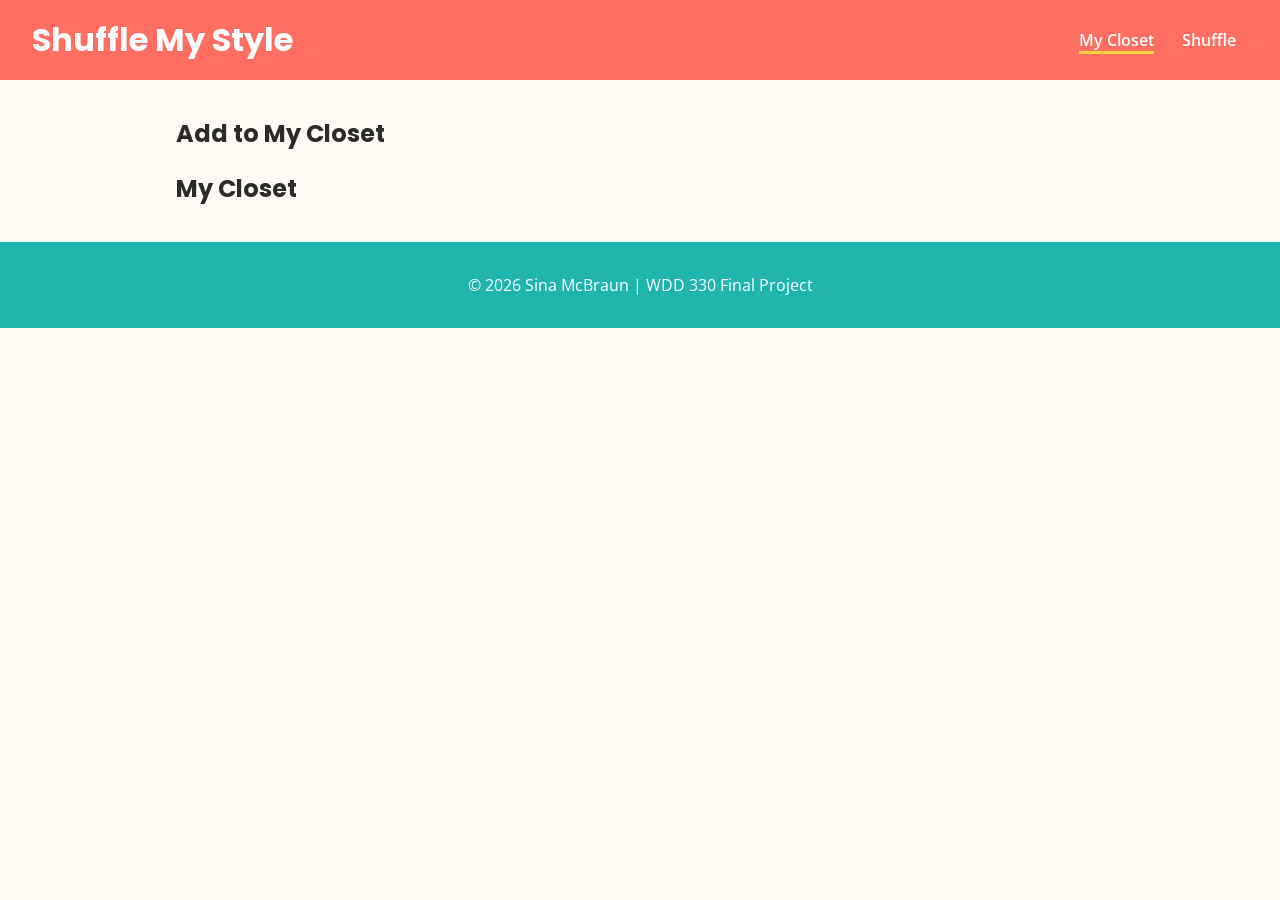
==== index.html @ 3d1cf899 "first commit" ====
<!DOCTYPE html>
<html lang="en">
<head>
  <!--
    PLAIN ENGLISH: Settings the browser reads before showing the page.
    LOGIC: charset = letters display right. viewport = fits phone screens.
    WHY WE NEED IT: Without viewport, the page looks tiny on a phone.
    LEARNING GAP: Nothing in <head> shows on the page. It's behind-the-scenes setup.
  -->
  <meta charset="UTF-8">
  <meta name="viewport" content="width=device-width, initial-scale=1.0">
  <meta name="description" content="Shuffle My Style mixes clothes you already own into new outfits.">
  <title>Shuffle My Style | My Closet</title>

  <!--
    PLAIN ENGLISH: Load the fonts from the proposal (Poppins and Open Sans).
    LOGIC: Google Fonts sends the font files to the browser.
    WHY WE NEED IT: Matches the fun, bright look planned in the proposal.
    LEARNING GAP: The font won't show unless the CSS also names it (font-family).
  -->
  <link rel="preconnect" href="https://fonts.googleapis.com">
  <link rel="preconnect" href="https://fonts.gstatic.com" crossorigin>
  <link href="https://fonts.googleapis.com/css2?family=Open+Sans:wght@400;600&family=Poppins:wght@600;700&display=swap" rel="stylesheet">

  <!--
    PLAIN ENGLISH: Connect our own stylesheet.
    LOGIC: The browser reads css/style.css for colors and layout.
    WHY WE NEED IT: Keeps the look separate from the content.
    LEARNING GAP: The path is relative. "css/style.css" means "the css folder next to this file."
  -->
  <link rel="stylesheet" href="css/style.css">
</head>
<body>

  <!--
    PLAIN ENGLISH: The top of every page: app name and menu.
    LOGIC: <nav> holds links to the two screens from the wireframe.
    WHY WE NEED IT: Lets the user move between My Closet and Shuffle.
    LEARNING GAP: shuffle.html gets built in Week 6. The link is ready ahead of time.
  -->
  <header>
    <h1>Shuffle My Style</h1>
    <nav>
      <a href="index.html" aria-current="page">My Closet</a>
      <a href="shuffle.html">Shuffle</a>
    </nav>
  </header>

  <main>
    <!--
      PLAIN ENGLISH: Where the add-item form goes (bin + color).
      LOGIC: Empty for now. Filled in by the "Build item-card form" card.
      WHY WE NEED IT: Sets up the page layout from the wireframe.
      LEARNING GAP: id="add-item" gives JavaScript a name to find this spot.
    -->
    <section id="add-item">
      <h2>Add to My Closet</h2>
    </section>

    <!--
      PLAIN ENGLISH: Where the clothes show up, grouped into 6 bins.
      LOGIC: JavaScript will fill this area from saved data.
      WHY WE NEED IT: This is the "Show closet by bin" card.
      LEARNING GAP: The HTML stays empty. JavaScript builds the items, like the product list in SleepOutside.
    -->
    <section id="closet">
      <h2>My Closet</h2>
      <div id="closet-bins"></div>
    </section>
  </main>

  <footer>
    <p>&copy; 2026 Sina McBraun | WDD 330 Final Project</p>
  </footer>

  <!--
    PLAIN ENGLISH: Start the JavaScript.
    LOGIC: type="module" lets main.js import from closet.mjs and storage.mjs.
    WHY WE NEED IT: Without type="module", import/export gives an error.
    LEARNING GAP: Modules only work through a server (Five Server or GitHub Pages), not by double-clicking the file.
  -->
  <script type="module" src="js/main.js"></script>
</body>
</html>
---- css/style.css ----
/*
  PLAIN ENGLISH: The app's color and font "palette," saved in one place.
  LOGIC: CSS variables (--name) store a value once and reuse it everywhere.
  WHY WE NEED IT: To change coral to another color, you edit ONE line, not 20.
  LEARNING GAP: Variables go inside :root so the whole page can use them.
         You use them with var(--coral).
*/
:root {
    --coral: #ff6f61;
    --turquoise: #1fb5ad;
    --sunny: #ffd23f;
    --dark: #2b2b2b;
    --light: #fffaf3;
    --heading-font: "Poppins", Arial, sans-serif;
    --body-font: "Open Sans", Arial, sans-serif;
}

/*
  PLAIN ENGLISH: Basic settings for the whole page.
  LOGIC: box-sizing makes width include padding, so boxes don't overflow.
  WHY WE NEED IT: Keeps the layout from breaking on small phone screens.
  LEARNING GAP: The * means "every element."
*/
* {
    box-sizing: border-box;
}

body {
    margin: 0;
    font-family: var(--body-font);
    background-color: var(--light);
    color: var(--dark);
}

/*
  PLAIN ENGLISH: Headings use Poppins (fun and bold), per the proposal.
  LOGIC: One rule covers h1 and h2.
  WHY WE NEED IT: A consistent look across both screens.
  LEARNING GAP: Arial is the backup if Google Fonts doesn't load.
*/
h1,
h2 {
    font-family: var(--heading-font);
}

/*
  PLAIN ENGLISH: The coral header bar with the app name and menu.
  LOGIC: Flexbox stacks the items on phones (mobile first).
  WHY WE NEED IT: Matches the phone wireframe.
  LEARNING GAP: Mobile first = style for phones first, then add desktop rules below.
*/
header {
    background-color: var(--coral);
    color: white;
    padding: 1rem;
    text-align: center;
}

header h1 {
    margin: 0 0 0.5rem;
}

nav a {
    color: white;
    font-weight: 600;
    text-decoration: none;
    margin: 0 0.75rem;
}

nav a[aria-current="page"] {
    border-bottom: 3px solid var(--sunny);
}

main {
    max-width: 960px;
    margin: 0 auto;
    padding: 1rem;
}

footer {
    background-color: var(--turquoise);
    color: white;
    text-align: center;
    padding: 1rem;
}

/*
  PLAIN ENGLISH: On bigger screens (desktop), put the menu beside the title.
  LOGIC: A media query only runs when the screen is 700px wide or more.
  WHY WE NEED IT: Matches the desktop wireframe.
  LEARNING GAP: min-width = "this wide OR WIDER." That's the mobile-first pattern.
*/
@media (min-width: 700px) {
    header {
        display: flex;
        justify-content: space-between;
        align-items: center;
        padding: 1rem 2rem;
    }

    header h1 {
        margin: 0;
    }
}
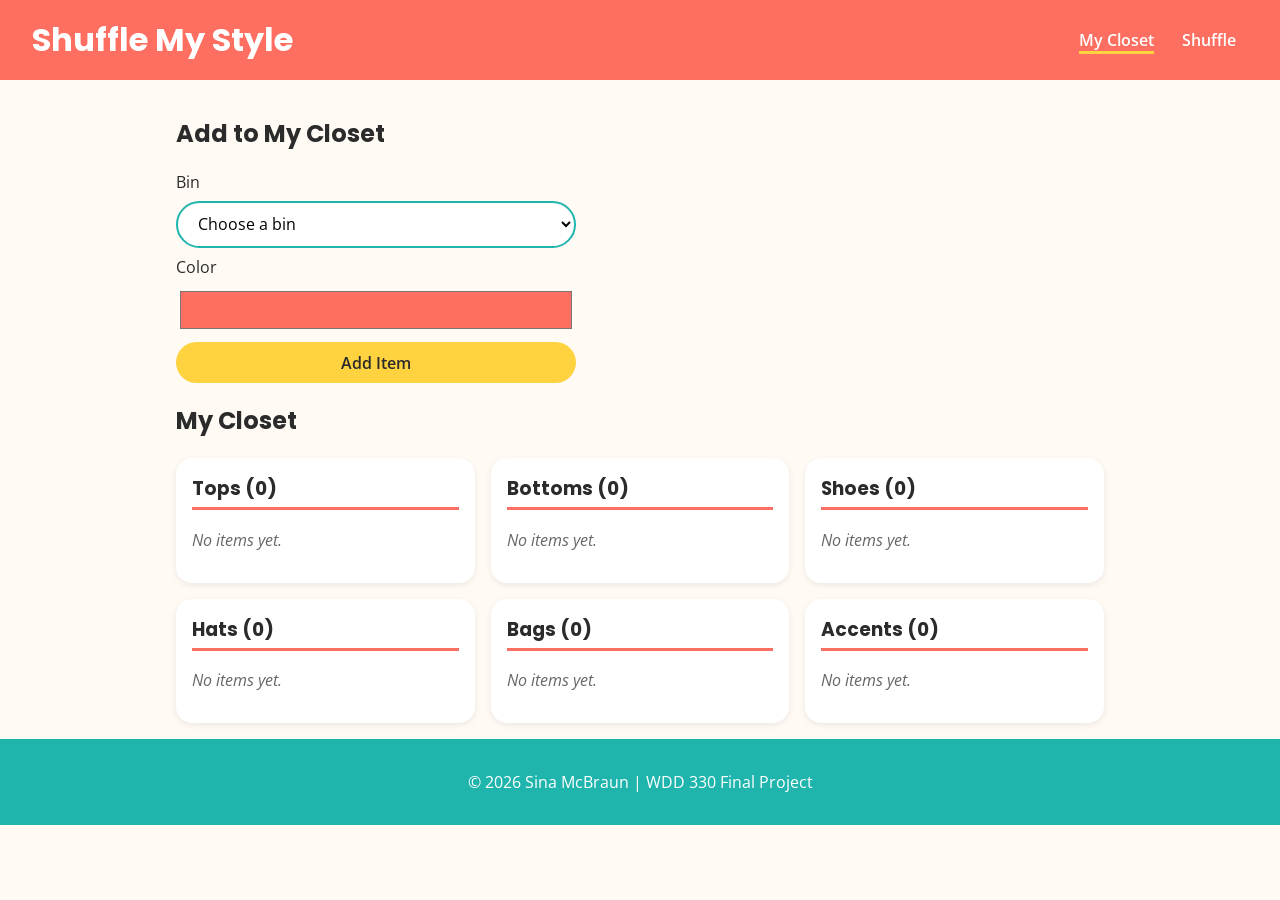
==== commit 6f40fcf2: "Add closet form, 6 bins, closet display by bin, delete, and localStorage save" ====
--- a/index.html
+++ b/index.html
@@ -53,10 +53,29 @@
       WHY WE NEED IT: Sets up the page layout from the wireframe.
       LEARNING GAP: id="add-item" gives JavaScript a name to find this spot.
     -->
-    <section id="add-item">
+        <section id="add-item">
       <h2>Add to My Closet</h2>
+      <!--
+        PLAIN ENGLISH: The quick form: pick a bin, pick a color, click Add.
+        LOGIC: The dropdown options are filled in by JavaScript (fillBinOptions).
+        WHY WE NEED IT: Card "Build item-card form (bin + color)."
+        LEARNING GAP: Each label's "for" must match its input's "id." That lets
+               screen readers announce the right label.
+      -->
+      <form id="item-form">
+        <label for="item-bin">Bin</label>
+        <select id="item-bin" name="itemBin" required>
+          <option value="">Choose a bin</option>
+        </select>
+
+        <label for="item-color">Color</label>
+        <input type="color" id="item-color" name="itemColor" value="#ff6f61">
+
+        <button type="submit">Add Item</button>
+      </form>
     </section>
 
+    
     <!--
       PLAIN ENGLISH: Where the clothes show up, grouped into 6 bins.
       LOGIC: JavaScript will fill this area from saved data.
--- a/css/style.css
+++ b/css/style.css
@@ -101,4 +101,114 @@
     header h1 {
         margin: 0;
     }
+}
+
+/*
+  PLAIN ENGLISH: Style the add-item form.
+  LOGIC: Grid stacks the label, input, and button with even spacing.
+  WHY WE NEED IT: Soft, rounded, bright buttons, per the proposal.
+  LEARNING GAP: "font: inherit" makes form fields use the page font. By
+         default, they don't.
+*/
+#item-form {
+    display: grid;
+    gap: 0.5rem;
+    max-width: 400px;
+}
+
+#item-form select,
+#item-form button {
+    font: inherit;
+    padding: 0.6rem 1rem;
+    border-radius: 999px;
+}
+
+#item-form select {
+    border: 2px solid var(--turquoise);
+    background-color: white;
+}
+
+#item-form input[type="color"] {
+    width: 100%;
+    height: 3rem;
+    border: none;
+    background: none;
+    cursor: pointer;
+}
+
+#item-form button {
+    background-color: var(--sunny);
+    color: var(--dark);
+    border: none;
+    font-weight: 600;
+    cursor: pointer;
+}
+
+/*
+  PLAIN ENGLISH: The 6 bins as white cards.
+  LOGIC: 1 column on phones, 3 columns on desktop (see the media query).
+  WHY WE NEED IT: Matches the wireframe, with bins stacked on a phone.
+  LEARNING GAP: The bins are made by JavaScript, but CSS still styles them
+         by class name (.bin).
+*/
+#closet-bins {
+    display: grid;
+    grid-template-columns: 1fr;
+    gap: 1rem;
+}
+
+.bin {
+    background-color: white;
+    border-radius: 1rem;
+    padding: 1rem;
+    box-shadow: 0 2px 6px rgba(0, 0, 0, 0.08);
+}
+
+.bin h3 {
+    font-family: var(--heading-font);
+    margin-top: 0;
+    border-bottom: 3px solid var(--coral);
+    padding-bottom: 0.25rem;
+}
+
+.bin ul {
+    list-style: none;
+    padding: 0;
+    margin: 0;
+}
+
+.bin li {
+    display: flex;
+    align-items: center;
+    gap: 0.75rem;
+    padding: 0.4rem 0;
+}
+
+.swatch {
+    width: 2rem;
+    height: 2rem;
+    border-radius: 50%;
+    border: 2px solid var(--dark);
+}
+
+.delete-btn {
+    margin-left: auto;
+    font: inherit;
+    background-color: var(--coral);
+    color: var(--dark);
+    border: none;
+    border-radius: 999px;
+    padding: 0.3rem 0.9rem;
+    cursor: pointer;
+}
+
+.empty {
+    color: #666;
+    font-style: italic;
+}
+
+@media (min-width: 700px) {
+    #closet-bins {
+        grid-template-columns: repeat(3, 1fr);
+    }
 }
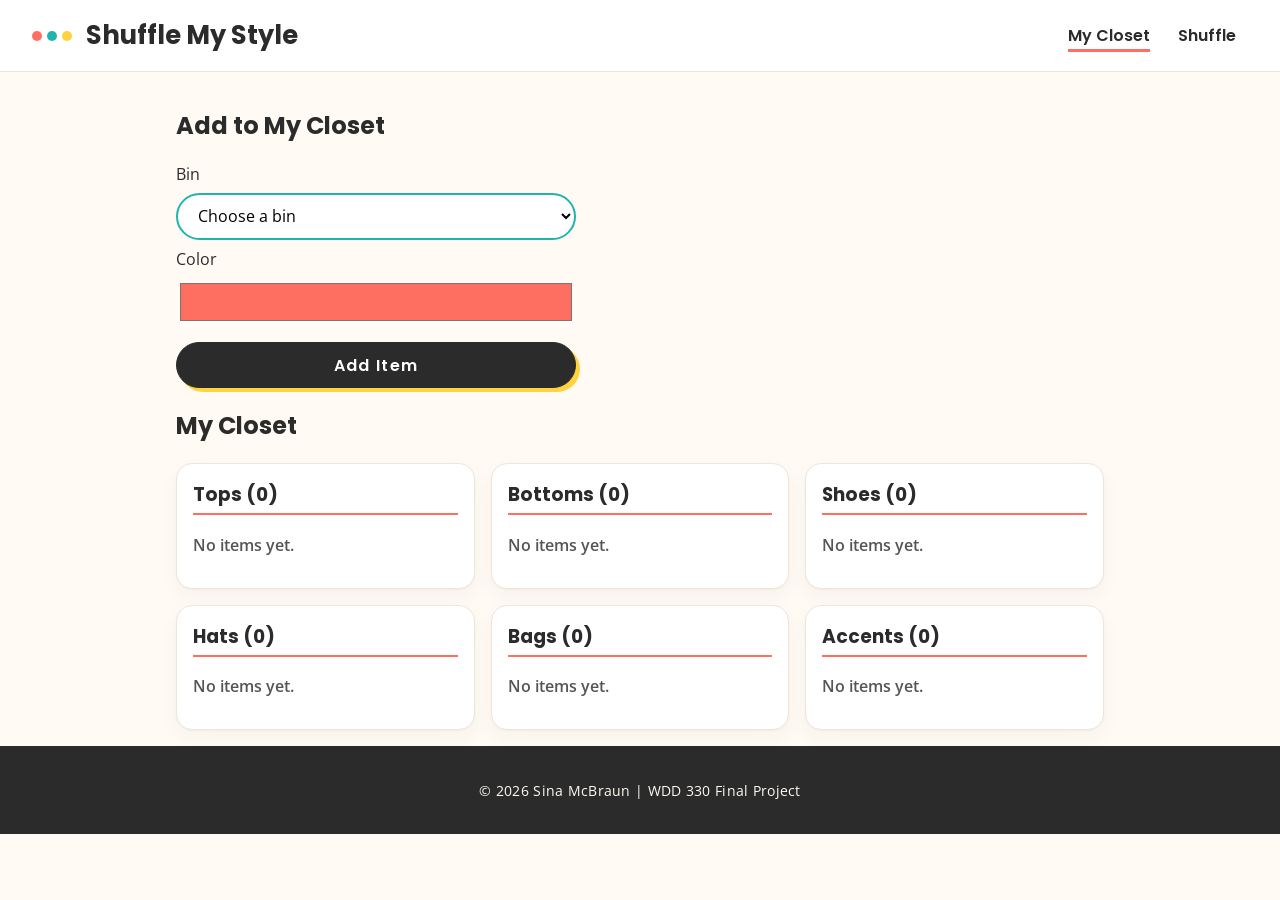
==== commit ff7bce0d: "Add magic wand cursor and sparkle trail" ====
--- a/index.html
+++ b/index.html
@@ -99,5 +99,12 @@
     LEARNING GAP: Modules only work through a server (Five Server or GitHub Pages), not by double-clicking the file.
   -->
   <script type="module" src="js/main.js"></script>
+  <!--
+    PLAIN ENGLISH: Start the magic sparkle trail that follows the wand cursor.
+    LOGIC: sparkle-trail.mjs runs on its own. It listens for mouse moves and makes the sparkles.
+    WHY WE NEED IT: Trello card "Polish: Magic wand cursor + sparkle trail."
+    LEARNING GAP: The wand picture itself comes from style.css. This file only adds the sparkles.
+  -->
+  <script type="module" src="js/sparkle-trail.mjs"></script>
 </body>
 </html>
--- a/css/style.css
+++ b/css/style.css
@@ -4,13 +4,17 @@
   WHY WE NEED IT: To change coral to another color, you edit ONE line, not 20.
   LEARNING GAP: Variables go inside :root so the whole page can use them.
          You use them with var(--coral).
+         --muted is the ONE gray for softer text. At #555 it is still dark enough to read
+         easily (contrast 7.4 to 1 on white; the accessibility minimum is 4.5 to 1).
 */
 :root {
     --coral: #ff6f61;
     --turquoise: #1fb5ad;
     --sunny: #ffd23f;
     --dark: #2b2b2b;
+    --muted: #555;
     --light: #fffaf3;
+    --border-soft: #efe6db;
     --heading-font: "Poppins", Arial, sans-serif;
     --body-font: "Open Sans", Arial, sans-serif;
 }
@@ -44,31 +48,85 @@
 }
 
 /*
-  PLAIN ENGLISH: The coral header bar with the app name and menu.
-  LOGIC: Flexbox stacks the items on phones (mobile first).
-  WHY WE NEED IT: Matches the phone wireframe.
-  LEARNING GAP: Mobile first = style for phones first, then add desktop rules below.
+  PLAIN ENGLISH: The header is a clean white bar with a thin warm line underneath.
+  LOGIC: White background, charcoal text, and a 1px border at the bottom.
+  WHY WE NEED IT: The chic "Sunny chic" look. Coral is saved for small accents, not the whole bar.
+  LEARNING GAP: Mobile first: everything is centered and stacked on phones.
+         The desktop media query below puts the menu beside the title.
 */
 header {
-    background-color: var(--coral);
-    color: white;
+    background-color: white;
+    color: var(--dark);
     padding: 1rem;
     text-align: center;
-}
-
+    border-bottom: 1px solid var(--border-soft);
+}
+
+/*
+  PLAIN ENGLISH: The app name with three color dots in front of it, like a mini logo.
+  LOGIC: The h1 becomes a flex row so the dots and the words line up in the middle.
+         ::before makes ONE coral dot. box-shadow makes turquoise and sunny copies to its right.
+         margin-right leaves room for those two copies before the words start.
+  WHY WE NEED IT: The dots are the app's "logo." They match the dots on the Shuffle page.
+  LEARNING GAP: box-shadow copies don't take up space, so margin-right must make room for them.
+         Without it, the dots would sit on top of the letters.
+*/
 header h1 {
     margin: 0 0 0.5rem;
-}
-
+    font-size: 1.6rem;
+    display: flex;
+    align-items: center;
+    justify-content: center;
+}
+
+header h1::before {
+    content: "";
+    flex-shrink: 0;
+    width: 10px;
+    height: 10px;
+    margin-right: 44px;
+    border-radius: 50%;
+    background-color: var(--coral);
+    box-shadow: 15px 0 0 var(--turquoise), 30px 0 0 var(--sunny);
+}
+
+/*
+  PLAIN ENGLISH: Menu links are charcoal. Hovering shows a sunny underline.
+         The page you're on keeps a coral underline.
+  LOGIC: Every link has an invisible (transparent) bottom border. Hover and
+         aria-current only change its COLOR, so the text never jumps.
+  WHY WE NEED IT: Shows where you are and what's clickable, in a calm way.
+  LEARNING GAP: The aria-current rule comes AFTER the hover rule on purpose. When two rules
+         are equally strong, the later one wins, so the current page stays coral on hover.
+*/
 nav a {
-    color: white;
+    color: var(--dark);
+    font-family: var(--heading-font);
     font-weight: 600;
     text-decoration: none;
     margin: 0 0.75rem;
+    padding-bottom: 2px;
+    border-bottom: 3px solid transparent;
+    transition: border-color 0.2s ease;
+}
+
+nav a:hover {
+    border-bottom-color: var(--sunny);
 }
 
 nav a[aria-current="page"] {
-    border-bottom: 3px solid var(--sunny);
+    border-bottom-color: var(--coral);
+}
+
+/*
+  PLAIN ENGLISH: A turquoise ring shows on a menu link when someone uses the Tab key.
+  LOGIC: :focus-visible shows it for keyboard users only.
+  WHY WE NEED IT: Accessibility, the same rule as the buttons (Week 7 card).
+  LEARNING GAP: Links need focus styles too, not just buttons.
+*/
+nav a:focus-visible {
+    outline: 2px solid var(--turquoise);
+    outline-offset: 4px;
 }
 
 main {
@@ -77,11 +135,20 @@
     padding: 1rem;
 }
 
+/*
+  PLAIN ENGLISH: The footer is charcoal with cream text, like a boutique sign.
+  LOGIC: Dark background, light text, slightly smaller letters.
+  WHY WE NEED IT: Frames the bottom of the page and balances the white header.
+  LEARNING GAP: Cream (--light) on charcoal (--dark) is easy to read. It's high contrast,
+         which is good for accessibility.
+*/
 footer {
-    background-color: var(--turquoise);
-    color: white;
+    background-color: var(--dark);
+    color: var(--light);
     text-align: center;
-    padding: 1rem;
+    padding: 1.25rem 1rem;
+    font-size: 0.9rem;
+    letter-spacing: 0.02em;
 }
 
 /*
@@ -103,6 +170,8 @@
     }
 }
 
+/* ==================== CLOSET PAGE ==================== */
+
 /*
   PLAIN ENGLISH: Style the add-item form.
   LOGIC: Grid stacks the label, input, and button with even spacing.
@@ -136,12 +205,47 @@
     cursor: pointer;
 }
 
+/*
+  PLAIN ENGLISH: The Add Item button is a charcoal pill with the sunny "shadow" behind it.
+  LOGIC: box-shadow 4px 4px 0 = shift right 4px, down 4px, with 0 blur, so the edge is crisp.
+         margin-top gives it a little space from the color picker.
+  WHY WE NEED IT: It matches the Shuffle button's retro pop, so both pages feel like one app.
+  LEARNING GAP: Charcoal here (and coral on Shuffle) makes each page's main button stand out
+         against its own background, while the sunny shadow ties them together.
+*/
 #item-form button {
-    background-color: var(--sunny);
-    color: var(--dark);
-    border: none;
-    font-weight: 600;
+    margin-top: 0.5rem;
+    background-color: var(--dark);
+    color: white;
+    border: 1.5px solid var(--dark);
+    font-family: var(--heading-font);
+    font-weight: 600;
+    letter-spacing: 0.08em;
     cursor: pointer;
+    box-shadow: 4px 4px 0 var(--sunny);
+    transition: transform 0.15s ease, box-shadow 0.15s ease;
+}
+
+/*
+  PLAIN ENGLISH: Hover lifts the button. Clicking presses it into its shadow.
+  LOGIC: The same movement as the Shuffle button, so the app behaves the same everywhere.
+  WHY WE NEED IT: Consistent "feel" is part of a professional design.
+  LEARNING GAP: :active also works on phones when the button is tapped.
+*/
+#item-form button:hover {
+    transform: translate(-2px, -2px);
+    box-shadow: 6px 6px 0 var(--sunny);
+}
+
+#item-form button:active {
+    transform: translate(2px, 2px);
+    box-shadow: 2px 2px 0 var(--sunny);
+}
+
+#item-form button:focus-visible,
+#item-form select:focus-visible {
+    outline: 2px solid var(--turquoise);
+    outline-offset: 4px;
 }
 
 /*
@@ -159,15 +263,16 @@
 
 .bin {
     background-color: white;
+    border: 1px solid var(--border-soft);
     border-radius: 1rem;
     padding: 1rem;
-    box-shadow: 0 2px 6px rgba(0, 0, 0, 0.08);
+    box-shadow: 0 1px 2px rgba(43, 43, 43, 0.04), 0 8px 20px rgba(43, 43, 43, 0.04);
 }
 
 .bin h3 {
     font-family: var(--heading-font);
     margin-top: 0;
-    border-bottom: 3px solid var(--coral);
+    border-bottom: 2px solid var(--coral);
     padding-bottom: 0.25rem;
 }
 
@@ -191,24 +296,1176 @@
     border: 2px solid var(--dark);
 }
 
+/*
+  PLAIN ENGLISH: The Delete button is a quiet outlined pill.
+  LOGIC: Transparent background with a soft border. On hover the border turns coral.
+  WHY WE NEED IT: Delete shouldn't shout. The main buttons should be the stars.
+  LEARNING GAP: It's a good design habit to make "destructive" actions calmer, so people
+         don't click them by accident.
+*/
 .delete-btn {
     margin-left: auto;
     font: inherit;
-    background-color: var(--coral);
-    color: var(--dark);
-    border: none;
+    font-size: 0.85rem;
+    background-color: transparent;
+    color: #555;
+    border: 1px solid #e3d8cc;
     border-radius: 999px;
     padding: 0.3rem 0.9rem;
     cursor: pointer;
-}
-
+    transition: border-color 0.2s ease, color 0.2s ease;
+}
+
+.delete-btn:hover {
+    border-color: var(--coral);
+    color: var(--dark);
+}
+
+.delete-btn:focus-visible {
+    outline: 2px solid var(--turquoise);
+    outline-offset: 3px;
+}
+
+/*
+  PLAIN ENGLISH: The "No items yet." message inside an empty bin.
+  LOGIC: The darker --muted gray and semi-bold weight. No italics.
+  WHY WE NEED IT: The old light gray italic text blended into the white card and was easy to miss.
+  LEARNING GAP: Thin, light, slanted text is the hardest kind to read. Bolder and upright
+         reads faster, especially for people with low vision.
+  WHERE THE DATA COMES FROM: No data. closet.mjs adds the "empty" class when a bin has 0 items.
+*/
 .empty {
-    color: #666;
-    font-style: italic;
+    color: var(--muted);
+    font-weight: 600;
 }
 
 @media (min-width: 700px) {
     #closet-bins {
         grid-template-columns: repeat(3, 1fr);
     }
+}
+
+/* ==================== SHUFFLE PAGE ==================== */
+
+/*
+  PLAIN ENGLISH: The top Shuffle area is a clean white card (Option B, "Sunny chic").
+  LOGIC: White background, thin warm border, and a very soft shadow make it float quietly.
+         Text is centered so the eye goes straight to the button.
+  WHY WE NEED IT: Card "Build Shuffle Screen." It gives the page a classy, boutique feel.
+  LEARNING GAP: Chic design uses LESS: thin borders and faint shadows look more
+         expensive than thick borders and strong glows.
+  WHERE THE DATA COMES FROM: No data. This only styles the HTML in shuffle.html.
+*/
+#shuffle-controls {
+    background-color: white;
+    border: 1px solid var(--border-soft);
+    border-radius: 1.25rem;
+    padding: 2.5rem 1.5rem;
+    text-align: center;
+    box-shadow: 0 1px 2px rgba(43, 43, 43, 0.04), 0 12px 32px rgba(43, 43, 43, 0.05);
+    margin: 1rem 0 3rem;
+}
+
+/*
+  PLAIN ENGLISH: Three color dots (coral, turquoise, sunny) sit above the heading like a mini logo.
+  LOGIC: ::before makes ONE coral circle. box-shadow makes two copies of it,
+         turquoise 18px to the right and sunny 36px to the right.
+         left: -18px shifts the whole row back so all 3 dots are centered.
+  WHY WE NEED IT: The dots repeat the app's palette. It's an app about colors.
+  LEARNING GAP: ::before needs content: "" or it won't show. box-shadow with 0 blur
+         makes crisp copies of a shape, which is the same trick the button shadow uses.
+*/
+#shuffle-controls h2::before {
+    content: "";
+    display: block;
+    position: relative;
+    left: -18px;
+    width: 12px;
+    height: 12px;
+    margin: 0 auto 0.9rem;
+    border-radius: 50%;
+    background-color: var(--coral);
+    box-shadow: 18px 0 0 var(--turquoise), 36px 0 0 var(--sunny);
+}
+
+#shuffle-controls h2 {
+    margin-top: 0;
+    font-size: clamp(1.6rem, 4vw, 2.2rem);
+    letter-spacing: -0.01em;
+}
+
+/*
+  PLAIN ENGLISH: The "Mix the clothes you already own..." line under the heading.
+  LOGIC: Uses the --muted gray so it's softer than the heading but still easy to read.
+  WHY WE NEED IT: Tells new users what the page does.
+  LEARNING GAP: "Softer" should mean a darker gray, not a faint one. Faint text fails accessibility.
+*/
+#shuffle-controls p {
+    max-width: 30rem;
+    margin: 0 auto 2rem;
+    color: var(--muted);
+    font-size: 1.05rem;
+    line-height: 1.6;
+}
+
+/*
+  PLAIN ENGLISH: The Shuffle button is a coral pill with a thin charcoal outline
+         and a sunny yellow "shadow" peeking out behind it (the retro pop).
+  LOGIC: box-shadow 4px 4px 0 = shift right 4px, down 4px, with 0 blur, so the edge is crisp.
+         Dark text sits on coral because it's easier to read than white on coral.
+  WHY WE NEED IT: It's the main action, so it catches the eye and stays classy.
+  LEARNING GAP: "font: inherit" is needed because buttons don't use the page font by default.
+         text-transform only changes the LOOK. Screen readers still read "Shuffle" normally.
+*/
+#shuffle-btn {
+    font: inherit;
+    font-family: var(--heading-font);
+    font-weight: 600;
+    font-size: 0.95rem;
+    text-transform: uppercase;
+    letter-spacing: 0.12em;
+    color: var(--dark);
+    background-color: var(--coral);
+    border: 1.5px solid var(--dark);
+    border-radius: 999px;
+    padding: 0.9rem 2.75rem;
+    cursor: pointer;
+    box-shadow: 4px 4px 0 var(--sunny);
+    transition: transform 0.15s ease, box-shadow 0.15s ease;
+}
+
+/*
+  PLAIN ENGLISH: On hover the button lifts and the yellow grows. On click it presses into its shadow.
+  LOGIC: Hover moves the button up-left 2px and makes the shadow bigger (6px).
+         Active moves it down-right 2px and shrinks the shadow (2px), like pushing a real button.
+  WHY WE NEED IT: The movement feels fun and happy, and it tells the user "this is clickable."
+  LEARNING GAP: :hover = mouse over it. :active = while being clicked. Phones have no hover,
+         but they DO show :active when tapped, so phone users still feel the press.
+*/
+#shuffle-btn:hover {
+    transform: translate(-2px, -2px);
+    box-shadow: 6px 6px 0 var(--sunny);
+}
+
+#shuffle-btn:active {
+    transform: translate(2px, 2px);
+    box-shadow: 2px 2px 0 var(--sunny);
+}
+
+/*
+  PLAIN ENGLISH: A turquoise ring appears when someone uses the Tab key to reach the button.
+  LOGIC: :focus-visible shows the ring for keyboard users only, not on every mouse click.
+  WHY WE NEED IT: Keyboard users must see where they are. This counts toward accessibility (Week 7 card).
+  LEARNING GAP: Never remove focus outlines without replacing them. It's a common beginner mistake.
+*/
+#shuffle-btn:focus-visible {
+    outline: 2px solid var(--turquoise);
+    outline-offset: 6px;
+}
+
+/*
+  PLAIN ENGLISH: The outfit area: 1 column on phones, 3 side by side on desktop.
+  LOGIC: CSS grid, the same pattern as #closet-bins. The media query below adds 3 columns.
+  WHY WE NEED IT: Matches the wireframe. It's ready for the outfit cards the next cards will add.
+  LEARNING GAP: We style the area now even though it's mostly empty. The outfits
+         will drop right into this layout later.
+*/
+#outfits h2 {
+    margin-bottom: 1rem;
+    letter-spacing: -0.01em;
+}
+
+#outfit-list {
+    display: grid;
+    grid-template-columns: 1fr;
+    gap: 1.5rem;
+}
+
+/*
+  PLAIN ENGLISH: The message box in the outfit area: "Click Shuffle to see 3 outfits" before the
+         first shuffle, or "Add at least one item to..." when the closet is missing clothes.
+  LOGIC: "#outfit-list .empty" only targets the message INSIDE the outfit area.
+         grid-column: 1 / -1 lets it stretch across all 3 columns.
+         Charcoal text, bold, and a little bigger so it's the first thing the eye lands on.
+         The pale sunny background, charcoal outline, and sunny "retro pop" shadow match the
+         .outfit-note box AND the Shuffle button, so every message looks like part of the brand:
+         yellow box = "read me."
+  WHY WE NEED IT: Empty screens look broken. A styled empty state looks intentional.
+         The old light gray (#888) failed accessibility contrast (3.5 to 1, below the 4.5 minimum)
+         and was easy to miss, which matters most when the message tells the user how to fix a problem.
+         A background color makes the message stand apart from the white outfit cards.
+  LEARNING GAP: The closet's "No items yet." uses .empty too. Adding #outfit-list in front
+         keeps this style from changing the closet page.
+         Using the SAME look for every message teaches the user a pattern. After seeing it once,
+         they know any yellow box is something to read.
+  WHERE THE DATA COMES FROM: No data. The text comes from shuffle.html (before shuffling)
+         or from shuffle.mjs (the missing-clothes message).
+*/
+#outfit-list .empty {
+    grid-column: 1 / -1;
+    margin: 0;
+    padding: 3rem 1rem;
+    text-align: center;
+    color: var(--dark);
+    font-size: 1.1rem;
+    font-weight: 700;
+    background-color: #fff6d6;
+    border: 1.5px solid var(--dark);
+    border-radius: 1.25rem;
+    box-shadow: 4px 4px 0 var(--sunny);
+}
+
+/*
+  PLAIN ENGLISH: Desktop extras: 3 outfit columns and more space in the top card.
+  LOGIC: Runs only on screens 700px wide or wider (mobile first, like the rest of the file).
+  WHY WE NEED IT: Matches the desktop wireframe.
+  LEARNING GAP: This is a separate media query just for the Shuffle page. Keeping it
+         here keeps all Shuffle styles together in one section.
+*/
+@media (min-width: 700px) {
+    #outfit-list {
+        grid-template-columns: repeat(3, 1fr);
+    }
+
+    #shuffle-controls {
+        padding: 3.5rem 2rem;
+    }
+}
+
+/* ==================== MOTION SETTINGS (BOTH PAGES) ==================== */
+
+/*
+  PLAIN ENGLISH: If someone turned off animations in their device settings, stop the movement.
+  LOGIC: prefers-reduced-motion is a setting some people use because motion makes them dizzy.
+         It covers both main buttons (Shuffle and Add Item).
+  WHY WE NEED IT: Respects the user. It's a sign of professional, accessible design.
+  LEARNING GAP: The buttons still work and keep their sunny shadows. They just don't move.
+*/
+@media (prefers-reduced-motion: reduce) {
+
+    #shuffle-btn,
+    #item-form button,
+    nav a,
+    .delete-btn {
+        transition: none;
+    }
+
+    #shuffle-btn:hover,
+    #shuffle-btn:active,
+    #item-form button:hover,
+    #item-form button:active {
+        transform: none;
+    }
+}
+
+/* ==================== ACCESSORY CHECKBOXES ==================== */
+
+/*
+  PLAIN ENGLISH: The group of accessory choices sits centered above the Shuffle button.
+  LOGIC: The fieldset's default border is removed. Flexbox lines the pills up in a row
+         and wraps them onto a new line on small phones.
+  WHY WE NEED IT: Card "Accessory checkboxes." It keeps the hero card clean and chic.
+  LEARNING GAP: <fieldset> has a gray box border by default. border: none removes it,
+         but the grouping still works for screen readers.
+  WHERE THE DATA COMES FROM: No data. This only styles the checkboxes in shuffle.html.
+*/
+#accessory-picks {
+    border: none;
+    margin: 0 auto 2rem;
+    padding: 0;
+    display: flex;
+    flex-wrap: wrap;
+    justify-content: center;
+    gap: 0.75rem;
+}
+
+/*
+  PLAIN ENGLISH: The "Add accessories" title is small, uppercase, and spaced out.
+  LOGIC: width: 100% puts the title on its own line above the pills.
+  WHY WE NEED IT: The same boutique-style lettering as the Shuffle button.
+  LEARNING GAP: A <legend> is the title for a <fieldset>. Screen readers read it
+         before each checkbox, like "Add accessories, Hat, checkbox."
+         The old #777 gray was just under the 4.5 to 1 contrast minimum, so it now uses --muted,
+         and the weight went up to 700 because small text needs extra boldness to stand out.
+*/
+#accessory-picks legend {
+    width: 100%;
+    padding: 0;
+    margin-bottom: 0.75rem;
+    text-align: center;
+    font-family: var(--heading-font);
+    font-weight: 700;
+    font-size: 0.8rem;
+    text-transform: uppercase;
+    letter-spacing: 0.15em;
+    color: var(--muted);
+}
+
+/*
+  PLAIN ENGLISH: Each choice is a soft white pill with a small checkbox inside.
+  LOGIC: The label is styled as the pill, so the whole pill is clickable.
+         accent-color makes the checkmark charcoal to match the app.
+  WHY WE NEED IT: Pills look like boutique tags, which is chic and easy to tap on a phone.
+  LEARNING GAP: We KEEP the real checkbox visible instead of hiding it. That's better for
+         accessibility, because everyone can still see and use a real checkbox.
+*/
+.pick {
+    display: inline-flex;
+    align-items: center;
+    gap: 0.5rem;
+    padding: 0.5rem 1.1rem;
+    background-color: white;
+    border: 1.5px solid #e3d8cc;
+    border-radius: 999px;
+    font-weight: 600;
+    cursor: pointer;
+    transition: background-color 0.2s ease, border-color 0.2s ease;
+}
+
+.pick input {
+    width: 1rem;
+    height: 1rem;
+    margin: 0;
+    accent-color: var(--dark);
+    cursor: pointer;
+}
+
+.pick:hover {
+    border-color: var(--sunny);
+}
+
+/*
+  PLAIN ENGLISH: When a pill is checked, it turns pale sunny yellow with a charcoal outline.
+  LOGIC: :has(input:checked) means "this label, when the checkbox inside it is checked."
+  WHY WE NEED IT: The user can see their choices at a glance, not just by the tiny checkmark.
+  LEARNING GAP: :has() lets CSS style a PARENT based on its child. Before :has(), this needed JavaScript.
+*/
+.pick:has(input:checked) {
+    background-color: #fff6d6;
+    border-color: var(--dark);
+}
+
+/*
+  PLAIN ENGLISH: A turquoise ring shows around the pill when someone uses Tab to reach it.
+  LOGIC: :has(input:focus-visible) puts the ring on the whole pill, not just the tiny box.
+  WHY WE NEED IT: Accessibility, consistent with the buttons and menu links.
+  LEARNING GAP: Keyboard users press Space to check or uncheck a focused checkbox.
+*/
+.pick:has(input:focus-visible) {
+    outline: 2px solid var(--turquoise);
+    outline-offset: 3px;
+}
+
+/*
+  PLAIN ENGLISH: If someone turned off animations, the pills change color instantly instead of fading.
+  LOGIC: The same prefers-reduced-motion setting used for the buttons.
+  WHY WE NEED IT: Respects the user's device setting.
+  LEARNING GAP: It's a small detail, but it shows consistent, professional care.
+*/
+@media (prefers-reduced-motion: reduce) {
+    .pick {
+        transition: none;
+    }
+}
+
+/* ==================== OUTFIT CARDS ==================== */
+
+/*
+  PLAIN ENGLISH: Each outfit shows up as a clean white card, matching the closet bins.
+  LOGIC: White background, thin warm border, soft shadow, rounded corners.
+  WHY WE NEED IT: Card "Shuffles picks 3 outfits." The 3 cards sit in the #outfit-list grid
+         (stacked on phone, side by side on desktop) that we styled earlier.
+  LEARNING GAP: These cards are made by JavaScript (renderOutfits), but CSS still styles them
+         by class name (.outfit-card), the same as .bin on the closet page.
+  WHERE THE DATA COMES FROM: No data. This only styles what shuffle.mjs builds.
+*/
+.outfit-card {
+    background-color: white;
+    border: 1px solid var(--border-soft);
+    border-radius: 1.25rem;
+    padding: 1.25rem;
+    box-shadow: 0 1px 2px rgba(43, 43, 43, 0.04), 0 8px 20px rgba(43, 43, 43, 0.04);
+}
+
+/*
+  PLAIN ENGLISH: "OUTFIT 1" titles are small, uppercase, and spaced out, with a coral line.
+  LOGIC: The same boutique lettering as the Shuffle button and the "Add accessories" title.
+  WHY WE NEED IT: A consistent, chic look across the page.
+  LEARNING GAP: text-transform only changes the LOOK. The HTML still says "Outfit 1."
+*/
+.outfit-card h3 {
+    margin: 0 0 1rem;
+    padding-bottom: 0.5rem;
+    border-bottom: 2px solid var(--coral);
+    font-family: var(--heading-font);
+    font-size: 1rem;
+    text-transform: uppercase;
+    letter-spacing: 0.12em;
+}
+
+/*
+  PLAIN ENGLISH: The pieces in each outfit are listed with a color circle, the bin, and the color code.
+  LOGIC: list-style: none removes the bullet points. Grid adds even spacing between pieces.
+         Flexbox lines up each piece in a row. margin-left: auto pushes the color code to the right.
+  WHY WE NEED IT: Easy to read at a glance.
+  LEARNING GAP: The color circle reuses the .swatch class from the closet page,
+         so it already has its size, round shape, and dark outline.
+*/
+.outfit-pieces {
+    list-style: none;
+    margin: 0;
+    padding: 0;
+    display: grid;
+    gap: 0.6rem;
+}
+
+.outfit-pieces li {
+    display: flex;
+    align-items: center;
+    gap: 0.75rem;
+}
+
+.piece-bin {
+    font-weight: 600;
+}
+
+/*
+  PLAIN ENGLISH: The color code (like #ff6f61) on the right side of each outfit piece.
+  LOGIC: --muted gray and semi-bold, slightly bigger than before.
+  WHY WE NEED IT: The old #888 gray failed contrast and nearly disappeared on the white card.
+  LEARNING GAP: Small text needs MORE contrast, not less, because there's less ink for the eye to catch.
+  WHERE THE DATA COMES FROM: The color the user picked on the closet page, saved in localStorage.
+*/
+.piece-color {
+    margin-left: auto;
+    color: var(--muted);
+    font-size: 0.9rem;
+    font-weight: 600;
+}
+
+/*
+  PLAIN ENGLISH: The "Go to My Closet" link in the missing-clothes message.
+  LOGIC: Charcoal text with a coral underline, spaced slightly below the words.
+  WHY WE NEED IT: It looks like part of the app, not a default blue link.
+  LEARNING GAP: text-underline-offset moves the underline down a little, which looks more polished.
+*/
+#outfit-list .empty a {
+    color: var(--dark);
+    font-weight: 600;
+    text-decoration-color: var(--coral);
+    text-underline-offset: 3px;
+}
+
+/* ==================== OUTFIT NOTE ==================== */
+
+/*
+  PLAIN ENGLISH: The note under the cards when fewer than 3 outfits are possible.
+         It now sits in a pale sunny box with bold charcoal text, like a sticky note.
+  LOGIC: grid-column: 1 / -1 stretches it across all 3 columns so it sits below the cards.
+         The pale yellow (#fff6d6) is the same color as a checked accessory pill. The charcoal
+         outline and the sunny shadow (4px 4px 0) are the same "retro pop" as the Shuffle and
+         Add Item buttons, so the note looks dressed up and on-brand.
+  WHY WE NEED IT: Explains why there are fewer than 3 cards. Before, it was gray italic text
+         floating on the background and easy to overlook. A highlighted box catches the eye
+         without looking like a red error.
+  LEARNING GAP: Yellow means "heads up" and red means "error." Using the right color tells the user
+         how serious the message is before they even read it.
+         This box has NO hover lift like the buttons, on purpose. Movement says "click me,"
+         and the note isn't clickable.
+  WHERE THE DATA COMES FROM: No data. This only styles the note shuffle.mjs builds.
+*/
+.outfit-note {
+    grid-column: 1 / -1;
+    margin: 0;
+    padding: 0.9rem 1.25rem;
+    text-align: center;
+    color: var(--dark);
+    font-size: 1.05rem;
+    font-weight: 700;
+    background-color: #fff6d6;
+    border: 1.5px solid var(--dark);
+    border-radius: 1rem;
+    box-shadow: 4px 4px 0 var(--sunny);
+}
+
+/* ==================== COLORING BOOK DRAWING ==================== */
+
+/*
+  PLAIN ENGLISH: The coloring-book picture at the top of each outfit card.
+  LOGIC: display: block and margin auto center it. width: 100% with max-width keeps it
+         from getting too big on desktop, and height: auto keeps its shape (no stretching).
+         A soft cream oval behind the figure, like a mirror, frames it on the white card.
+         border-radius: 50% makes an oval here because the drawing is taller than it is wide.
+  WHY WE NEED IT: Card "Draw coloring book outfit." The drawing is the first thing the eye sees.
+  LEARNING GAP: An SVG with a viewBox scales to ANY size with no blur, because it's shapes,
+         not pixels. That's why one drawing works on a phone and a big desktop screen.
+  WHERE THE DATA COMES FROM: No data. This only sizes the SVG that outfit-drawing.mjs builds.
+*/
+.outfit-drawing {
+    display: block;
+    width: 100%;
+    max-width: 150px;
+    height: auto;
+    margin: 0 auto 1.25rem;
+    padding: 0.75rem;
+    background-color: var(--light);
+    border-radius: 50%;
+}
+
+/* ==================== COLOR API: NAMES AND COLOR MIX ==================== */
+
+/*
+  PLAIN ENGLISH: Stack the bin name ("Tops") on top of the color's name ("Bittersweet").
+  LOGIC: flex-direction: column puts the two spans one above the other.
+  WHY WE NEED IT: Card "Connect the color API." The name sits right where the eye already reads.
+  LEARNING GAP: The li is still a flex ROW (circle, label, code). Only the label inside it is a column.
+         Flexbox can be nested: a row that holds a column.
+  WHERE THE DATA COMES FROM: No data. This only styles the label shuffle.mjs builds.
+*/
+.piece-label {
+    display: flex;
+    flex-direction: column;
+    line-height: 1.25;
+}
+
+/*
+  PLAIN ENGLISH: The color's name, like "Bittersweet," in smaller gray letters.
+  LOGIC: The --muted gray and semi-bold weight, the same readable gray as the color codes.
+  WHY WE NEED IT: The name supports the bin name without competing with it.
+  LEARNING GAP: It starts as "Finding name..." and changes when The Color API answers.
+         Same spot, same style, so nothing jumps around on the card.
+  WHERE THE DATA COMES FROM: The Color API /id answer (name.value), through color-api.mjs.
+*/
+.piece-name {
+    font-size: 0.85rem;
+    font-weight: 600;
+    color: var(--muted);
+}
+
+/*
+  PLAIN ENGLISH: The "Colors that go with your top" section at the bottom of each outfit card.
+  LOGIC: A thin warm line on top separates it from the outfit pieces.
+  WHY WE NEED IT: The proposal's "creative color mixes" idea gets its own clear spot.
+  LEARNING GAP: border-top uses the same --border-soft as the cards, so it matches the chic look.
+  WHERE THE DATA COMES FROM: No data. This only styles the section shuffle.mjs builds.
+*/
+.color-mix {
+    margin-top: 1.25rem;
+    padding-top: 1rem;
+    border-top: 1px solid var(--border-soft);
+}
+
+/*
+  PLAIN ENGLISH: The small uppercase title, "COLORS THAT GO WITH YOUR TOP."
+  LOGIC: The same boutique lettering as "ADD ACCESSORIES" and "OUTFIT 1."
+  WHY WE NEED IT: A consistent look across the whole page.
+  LEARNING GAP: It's an h4 because it sits under the card's h3 ("Outfit 1"). Headings should go
+         in order (h2, h3, h4), which helps screen reader users understand the page's outline.
+*/
+.color-mix h4 {
+    margin: 0 0 0.6rem;
+    font-family: var(--heading-font);
+    font-size: 0.75rem;
+    font-weight: 700;
+    text-transform: uppercase;
+    letter-spacing: 0.12em;
+    color: var(--muted);
+}
+
+/*
+  PLAIN ENGLISH: The "Finding colors..." loading text, or the "try again" note if the API is down.
+  LOGIC: Readable --muted gray, semi-bold, slightly smaller text.
+  WHY WE NEED IT: The user always knows what's happening, even while waiting.
+  LEARNING GAP: A loading message is a tiny loading indicator. The example proposals planned these too.
+*/
+.color-mix-message {
+    margin: 0;
+    font-size: 0.9rem;
+    font-weight: 600;
+    color: var(--muted);
+}
+
+/*
+  PLAIN ENGLISH: The 3 color ideas, side by side, each with a small circle and its name.
+  LOGIC: flex-wrap lets them drop to a new line on narrow phone screens instead of squishing.
+  WHY WE NEED IT: Easy to scan, and it works on phone and desktop.
+  LEARNING GAP: gap: 0.75rem 1rem means 0.75rem between ROWS and 1rem between COLUMNS.
+  WHERE THE DATA COMES FROM: No data. This only styles the list shuffle.mjs builds.
+*/
+.color-mix-list {
+    list-style: none;
+    margin: 0;
+    padding: 0;
+    display: flex;
+    flex-wrap: wrap;
+    gap: 0.75rem 1rem;
+}
+
+.color-mix-list li {
+    display: flex;
+    align-items: center;
+    gap: 0.4rem;
+    font-size: 0.9rem;
+    font-weight: 600;
+}
+
+/*
+  PLAIN ENGLISH: A smaller version of the color circle for the mix ideas.
+  LOGIC: The element has BOTH classes: "swatch swatch-small." .swatch gives the round shape and
+         outline. .swatch-small comes later in this file, so its smaller size wins.
+  WHY WE NEED IT: The mix ideas are extra tips, so their circles are smaller than the outfit's own.
+  LEARNING GAP: An element can have more than one class, separated by a space. This "modifier"
+         pattern reuses a style and changes just one thing, instead of copying the whole rule.
+*/
+.swatch-small {
+    width: 1.25rem;
+    height: 1.25rem;
+    border-width: 1.5px;
+}
+
+/* ==================== FAVORITES AND WEAR COUNTER ==================== */
+
+/*
+  PLAIN ENGLISH: Hide text from the eye but keep it for screen readers.
+  LOGIC: The element shrinks to 1px, gets clipped, and moves out of the way.
+         It's NOT display: none, because screen readers skip anything with display: none.
+  WHY WE NEED IT: The #favorites-status message ("Outfit saved.") is only for screen readers.
+         Sighted users already see the button change.
+  LEARNING GAP: This is a standard, widely used pattern. Many sites call it "sr-only" or
+         "visually-hidden." Every part of it matters, so copy it whole.
+*/
+.sr-only {
+    position: absolute;
+    width: 1px;
+    height: 1px;
+    padding: 0;
+    margin: -1px;
+    overflow: hidden;
+    clip: rect(0, 0, 0, 0);
+    white-space: nowrap;
+    border: 0;
+}
+
+/*
+  PLAIN ENGLISH: The Save button at the bottom of each outfit card.
+         It's a white pill with a charcoal outline and a small sunny "retro pop" shadow.
+         Once saved, it fills with sunny yellow.
+  LOGIC: width: 100% stretches it across the card, which is easy to tap on a phone.
+         [aria-pressed="true"] is the "saved" look. JavaScript sets aria-pressed (favorites.mjs).
+  WHY WE NEED IT: Card "Save favorites." It matches the Shuffle button's style but is smaller,
+         so Shuffle is still the star of the page.
+  LEARNING GAP: Styling by [aria-pressed="true"] means the look ALWAYS matches what screen readers
+         hear. If we used a separate "saved" class, the two could get out of step.
+*/
+.save-btn {
+    display: block;
+    width: 100%;
+    margin-top: 1.25rem;
+    font: inherit;
+    font-family: var(--heading-font);
+    font-weight: 600;
+    font-size: 0.8rem;
+    text-transform: uppercase;
+    letter-spacing: 0.1em;
+    color: var(--dark);
+    background-color: white;
+    border: 1.5px solid var(--dark);
+    border-radius: 999px;
+    padding: 0.65rem 1rem;
+    cursor: pointer;
+    box-shadow: 3px 3px 0 var(--sunny);
+    transition: transform 0.15s ease, box-shadow 0.15s ease, background-color 0.2s ease;
+}
+
+.save-btn:hover {
+    transform: translate(-2px, -2px);
+    box-shadow: 5px 5px 0 var(--sunny);
+}
+
+.save-btn:active {
+    transform: translate(2px, 2px);
+    box-shadow: 1px 1px 0 var(--sunny);
+}
+
+.save-btn[aria-pressed="true"] {
+    background-color: var(--sunny);
+    box-shadow: 3px 3px 0 var(--coral);
+}
+
+.save-btn:focus-visible,
+.wore-btn:focus-visible {
+    outline: 2px solid var(--turquoise);
+    outline-offset: 4px;
+}
+
+/*
+  PLAIN ENGLISH: The Saved Outfits section: space above it, then cards in the same grid as the outfits.
+  LOGIC: 1 column on phones. The media query below makes 3 columns on desktop.
+  WHY WE NEED IT: Saved looks feel like part of the same page and match the outfit cards above.
+  LEARNING GAP: This copies the #outfit-list grid on purpose, so both areas line up the same way.
+*/
+#favorites {
+    margin-top: 3rem;
+}
+
+#favorites h2 {
+    margin-bottom: 1rem;
+    letter-spacing: -0.01em;
+}
+
+#favorite-list {
+    display: grid;
+    grid-template-columns: 1fr;
+    gap: 1.5rem;
+}
+
+/*
+  PLAIN ENGLISH: The "No saved outfits yet" message uses the same yellow "read me" box as the
+         other messages on this page.
+  LOGIC: The same pale sunny background, charcoal outline, and sunny shadow as #outfit-list .empty.
+  WHY WE NEED IT: The user already learned "yellow box = read me." Keeping the pattern avoids confusion.
+  LEARNING GAP: #favorite-list in front keeps this style from changing the closet page's
+         "No items yet." message, which also uses the .empty class.
+*/
+#favorite-list .empty {
+    grid-column: 1 / -1;
+    margin: 0;
+    padding: 2rem 1rem;
+    text-align: center;
+    color: var(--dark);
+    font-size: 1.05rem;
+    font-weight: 700;
+    background-color: #fff6d6;
+    border: 1.5px solid var(--dark);
+    border-radius: 1.25rem;
+    box-shadow: 4px 4px 0 var(--sunny);
+}
+
+/*
+  PLAIN ENGLISH: The wear count line, like "Worn 3 times · Last worn Oct 8, 2026."
+  LOGIC: The readable --muted gray and semi-bold weight, the same as the color codes.
+  WHY WE NEED IT: Card "Wear counter." The count is easy to find without shouting.
+  WHERE THE DATA COMES FROM: timesWorn and lastWorn in the saved favorite (localStorage).
+*/
+.worn-count {
+    margin: 1rem 0 0.75rem;
+    font-size: 0.9rem;
+    font-weight: 600;
+    color: var(--muted);
+}
+
+/*
+  PLAIN ENGLISH: The "Wore it today" and "Remove" buttons sit side by side at the bottom of a saved card.
+  LOGIC: Flexbox puts them in a row. The Remove button reuses .delete-btn, whose margin-left: auto
+         pushes it to the right side.
+  WHY WE NEED IT: The happy action (Wore it) is on the left where the eye starts. The quiet
+         "destructive" action (Remove) sits apart on the right, so it's harder to click by accident.
+  LEARNING GAP: flex-wrap lets the buttons drop to two lines on very small phones instead of squishing.
+*/
+.favorite-actions {
+    display: flex;
+    flex-wrap: wrap;
+    align-items: center;
+    gap: 0.75rem;
+}
+
+/*
+  PLAIN ENGLISH: The "Wore it today" button: a pale turquoise pill with a turquoise retro shadow.
+  LOGIC: The same lift-on-hover and press-on-click as the other main buttons.
+  WHY WE NEED IT: Card "Wear counter." Turquoise sets it apart from the sunny Save button,
+         so the two jobs never look the same.
+  LEARNING GAP: Dark text on the pale turquoise background keeps strong contrast for easy reading.
+*/
+.wore-btn {
+    font: inherit;
+    font-size: 0.85rem;
+    font-weight: 600;
+    color: var(--dark);
+    background-color: #e3f6f5;
+    border: 1.5px solid var(--dark);
+    border-radius: 999px;
+    padding: 0.45rem 1rem;
+    cursor: pointer;
+    box-shadow: 3px 3px 0 var(--turquoise);
+    transition: transform 0.15s ease, box-shadow 0.15s ease;
+}
+
+.wore-btn:hover {
+    transform: translate(-2px, -2px);
+    box-shadow: 5px 5px 0 var(--turquoise);
+}
+
+.wore-btn:active {
+    transform: translate(2px, 2px);
+    box-shadow: 1px 1px 0 var(--turquoise);
+}
+
+/*
+  PLAIN ENGLISH: Desktop: 3 saved cards side by side, the same as the outfits.
+  LOGIC: Runs only on screens 700px wide or wider (mobile first).
+  WHY WE NEED IT: Matches the desktop layout of the outfit cards.
+*/
+@media (min-width: 700px) {
+    #favorite-list {
+        grid-template-columns: repeat(3, 1fr);
+    }
+}
+
+/*
+  PLAIN ENGLISH: If someone turned off animations, the new buttons stop moving too.
+  LOGIC: The same prefers-reduced-motion setting as the other buttons.
+  WHY WE NEED IT: Every new moving part must respect this setting, not just the old ones.
+  LEARNING GAP: The buttons still work and keep their colors and shadows. They just don't move.
+*/
+@media (prefers-reduced-motion: reduce) {
+
+    .save-btn,
+    .wore-btn {
+        transition: none;
+    }
+
+    .save-btn:hover,
+    .save-btn:active,
+    .wore-btn:hover,
+    .wore-btn:active {
+        transform: none;
+    }
+}
+
+/* ==================== SPARKLE ANIMATION ==================== */
+
+/*
+  PLAIN ENGLISH: After Shuffle, each outfit card "pops" up into place, one after another,
+         like cards being dealt on a table.
+  LOGIC: @keyframes card-pop describes the movement: start invisible (opacity 0), a little lower
+         (translateY 16px) and a little smaller (scale 0.97), then end fully visible in its normal spot.
+         "both" keeps the starting look BEFORE the animation begins, so cards don't flash early.
+         nth-child(2) and nth-child(3) wait a little longer (animation-delay), so the cards
+         arrive one at a time instead of all at once.
+  WHY WE NEED IT: Card "Sparkle animation." The proposal's "magic closet" feeling: outfits appear
+         like a fairy godmother is putting them together. It's also a real CSS animation for the
+         Advanced CSS rubric.
+  LEARNING GAP: A TRANSITION smoothly changes between two states when something happens (like hover).
+         An ANIMATION is a planned sequence (@keyframes) that plays on its own.
+         The animation replays on every Shuffle because renderOutfits builds NEW cards each time,
+         and new elements always play their animation.
+         "#outfit-list" in front means ONLY the shuffled cards pop. The saved cards don't, so they
+         won't bounce every time you click "Wore it today."
+  WHERE THE DATA COMES FROM: No data. This only animates the cards shuffle.mjs builds.
+*/
+@keyframes card-pop {
+    from {
+        opacity: 0;
+        transform: translateY(16px) scale(0.97);
+    }
+
+    to {
+        opacity: 1;
+        transform: translateY(0) scale(1);
+    }
+}
+
+#outfit-list .outfit-card {
+    animation: card-pop 0.5s ease-out both;
+}
+
+#outfit-list .outfit-card:nth-child(2) {
+    animation-delay: 0.12s;
+}
+
+#outfit-list .outfit-card:nth-child(3) {
+    animation-delay: 0.24s;
+}
+
+/*
+  PLAIN ENGLISH: Little sparkles (✦ ✧ ✦) pop in next to each "OUTFIT 1" title with a wiggle,
+         then keep twinkling gently the whole time the outfits are showing.
+  LOGIC: ::after adds the sparkles after the title text, with no change to the HTML.
+         position: absolute with right: 0 tucks them at the right end of the title line.
+         The sparkles get TWO animations, separated by a comma:
+         1) sparkle-twinkle: the entrance. Grows from tiny to a little too big, then settles,
+            with a small wiggle (rotate). It plays once (1.2s, starting at 0.3s).
+         2) sparkle-glow: the forever twinkle. It waits 1.5s (until the entrance is done), then
+            softly dims and shrinks a little and brightens back, every 2.4s. "infinite" = repeat forever.
+  WHY WE NEED IT: Card "Sparkle animation." The sparkles are the "magic wand" from the app's
+         icon idea, so the brand shows up right where the outfits appear. Testing showed the first
+         version twinkled once and then froze, which was easy to miss. A gentle loop keeps the
+         "magic closet" feeling alive without being distracting.
+  LEARNING GAP: An element can run more than one animation. List them with commas, and each gets
+         its own timing. If two animations change the same property (like opacity), the one listed
+         LATER wins while it's running. That's why the glow waits until the entrance has finished.
+         By default an animation plays ONCE. "infinite" is what makes it repeat.
+         The h3 needs position: relative so the sparkles are placed inside the TITLE,
+         not somewhere else on the page.
+         The second content line, with / "", gives the sparkles empty "alt text," so screen readers
+         skip them. They're decoration, and hearing "black four-pointed star" three times on every
+         card would be annoying. Browsers that don't understand the / "" part keep the first line.
+*/
+#outfit-list .outfit-card h3 {
+    position: relative;
+}
+
+#outfit-list .outfit-card h3::after {
+    content: "✦ ✧ ✦";
+    content: "✦ ✧ ✦" / "";
+    position: absolute;
+    right: 0;
+    top: 0;
+    color: var(--coral);
+    letter-spacing: 0.2em;
+    animation:
+        sparkle-twinkle 1.2s ease-in-out 0.3s both,
+        sparkle-glow 2.4s ease-in-out 1.5s infinite;
+}
+
+/*
+  PLAIN ENGLISH: Each card's sparkles start a little later than the card before it.
+  LOGIC: Two delays, one per animation, in the same order as above (entrance, then glow).
+         Card 2 waits a bit more than card 1, and card 3 waits a bit more than card 2.
+  WHY WE NEED IT: The entrance lines up with each card's pop-in, and the 3 cards twinkle at
+         slightly different moments, like real stars, instead of blinking in perfect sync.
+  LEARNING GAP: animation-delay can take a list too. The 1st delay goes with the 1st animation,
+         the 2nd with the 2nd.
+*/
+#outfit-list .outfit-card:nth-child(2) h3::after {
+    animation-delay: 0.42s, 1.9s;
+}
+
+#outfit-list .outfit-card:nth-child(3) h3::after {
+    animation-delay: 0.54s, 2.3s;
+}
+
+@keyframes sparkle-twinkle {
+    0% {
+        opacity: 0;
+        transform: scale(0.4) rotate(-20deg);
+    }
+
+    40% {
+        opacity: 1;
+        transform: scale(1.25) rotate(10deg);
+    }
+
+    70% {
+        transform: scale(0.9) rotate(-5deg);
+    }
+
+    100% {
+        opacity: 1;
+        transform: scale(1) rotate(0deg);
+    }
+}
+
+/*
+  PLAIN ENGLISH: The gentle, never-ending twinkle.
+  LOGIC: Starts and ends at full brightness and normal size (0% and 100% match, so each loop
+         flows smoothly into the next). Halfway through, the sparkles dim to 45% and shrink a little.
+  WHY WE NEED IT: Keeps the sparkles alive while the user looks at their outfits.
+  LEARNING GAP: When the first and last keyframes match, a looping animation has no "jump"
+         at the end of each round. The small changes (0.85 size, 0.45 opacity) keep it gentle.
+*/
+@keyframes sparkle-glow {
+
+    0%,
+    100% {
+        opacity: 1;
+        transform: scale(1);
+    }
+
+    50% {
+        opacity: 0.45;
+        transform: scale(0.85);
+    }
+}
+
+/*
+  PLAIN ENGLISH: If someone turned off animations in their device settings, skip the pop and the twinkle.
+  LOGIC: animation: none turns them ALL off (the pop, the entrance, and the forever glow).
+         The cards and sparkles still show up, just instantly and still.
+  WHY WE NEED IT: Some people get dizzy from motion. A never-ending animation matters even more
+         here, so respecting this setting is professional, accessible design.
+  LEARNING GAP: Every NEW animation needs this, not just the old ones. Forgetting it is a common
+         accessibility mistake that ESLint and validators won't catch for you.
+*/
+@media (prefers-reduced-motion: reduce) {
+
+    #outfit-list .outfit-card,
+    #outfit-list .outfit-card h3::after {
+        animation: none;
+    }
+}
+
+/* ==================== UNSPLASH: STYLE INSPIRATION PHOTO ==================== */
+
+/*
+  PLAIN ENGLISH: The real outfit photo from Unsplash, near the bottom of each outfit card.
+  LOGIC: width: 100% fills the card. A set height keeps all 3 cards even.
+         object-fit: cover fills that space without stretching the photo (it trims the edges instead).
+         Rounded corners and a thin warm border match the chic card style.
+         The cream background shows while the photo is still loading.
+  WHY WE NEED IT: Card "Connect Unsplash + photo credit." The photo shows a hand-picked, modest
+         everyday look in the same color family as the user's top, the inspiration the proposal promised.
+  LEARNING GAP: Without object-fit: cover, a tall photo squeezed into this box would look squished.
+         "cover" is like a picture frame that trims the edges instead of bending the picture.
+  WHERE THE DATA COMES FROM: The photo address Unsplash sends back (urls.small), from my 6 collections.
+*/
+.inspiration-photo {
+    display: block;
+    width: 100%;
+    height: 240px;
+    object-fit: cover;
+    border-radius: 1rem;
+    border: 1px solid var(--border-soft);
+    background-color: var(--light);
+}
+
+/*
+  PLAIN ENGLISH: The credit line under the photo: "Photo by [name] on Unsplash."
+  LOGIC: Small, readable --muted gray text. The links are charcoal with a coral underline,
+         the same look as the "Go to My Closet" link.
+  WHY WE NEED IT: Unsplash's rules require crediting the photographer and Unsplash, with links.
+         It's also the right thing to do: the photographer made the photo.
+  LEARNING GAP: A credit should be easy to find but quiet. It supports the photo without competing with it.
+  WHERE THE DATA COMES FROM: The photographer's name and profile link from the Unsplash answer.
+*/
+.photo-credit {
+    margin: 0.5rem 0 0;
+    font-size: 0.85rem;
+    color: var(--muted);
+}
+
+.photo-credit a {
+    color: var(--dark);
+    font-weight: 600;
+    text-decoration-color: var(--coral);
+    text-underline-offset: 3px;
+}
+
+.photo-credit a:focus-visible {
+    outline: 2px solid var(--turquoise);
+    outline-offset: 2px;
+}
+
+/*
+  PLAIN ENGLISH: A tiny note under the credit, like "Hand-picked look for a blue top."
+  LOGIC: Even smaller, readable --muted gray text.
+  WHY WE NEED IT: Tells the user the photo was chosen for their top's color family, so a close
+         (but not exact) shade doesn't look like a mistake.
+  LEARNING GAP: Telling users WHY something happens builds trust, the same idea as the
+         "Only 1 different outfit is possible" note.
+  WHERE THE DATA COMES FROM: The folder label from unsplash-api.mjs (like "blue" or "neutral").
+*/
+.photo-note {
+    margin: 0.25rem 0 0;
+    font-size: 0.8rem;
+    font-weight: 600;
+    color: var(--muted);
+}
+
+/* ==================== MAGIC WAND CURSOR + SPARKLE TRAIL (BOTH PAGES) ==================== */
+
+/*
+  PLAIN ENGLISH: Turn the mouse pointer into a little magic wand with a sunny star on its tip.
+  LOGIC: cursor: url(...) uses a picture as the pointer. The picture is a tiny SVG drawing written
+         right inside the CSS (a "data URL"), so there's no extra image file to load.
+         "7 7" is the hotspot: the exact spot that clicks, which is the center of the star.
+         "auto" is the backup. If the wand can't load, the browser shows its normal arrow.
+  WHY WE NEED IT: Trello card "Polish: Magic wand cursor + sparkle trail." It matches the app's
+         fairy-godmother idea.
+  LEARNING GAP: Buttons and links still show the pointing hand (their own "cursor: pointer" rules),
+         so users always know what's clickable. Inside a data URL, # must be written as %23,
+         so the color #ffd23f is written %23ffd23f.
+*/
+body {
+    cursor: url("data:image/svg+xml,%3Csvg xmlns='http://www.w3.org/2000/svg' width='32' height='32' viewBox='0 0 32 32'%3E%3Cline x1='11' y1='11' x2='29' y2='29' stroke='white' stroke-width='6' stroke-linecap='round'/%3E%3Cline x1='11' y1='11' x2='29' y2='29' stroke='%232b2b2b' stroke-width='3.5' stroke-linecap='round'/%3E%3Cline x1='11' y1='11' x2='15' y2='15' stroke='%23ff6f61' stroke-width='3.5' stroke-linecap='round'/%3E%3Cpath d='M7 1 L8.8 5.2 L13 7 L8.8 8.8 L7 13 L5.2 8.8 L1 7 L5.2 5.2 Z' fill='%23ffd23f' stroke='%232b2b2b' stroke-width='1' stroke-linejoin='round'/%3E%3C/svg%3E") 7 7, auto;
+}
+
+/*
+  PLAIN ENGLISH: How each sparkle looks: a big, glowing star placed exactly at the mouse.
+  LOGIC: position: fixed + left/top (set by sparkle-trail.mjs) puts it at the mouse's spot.
+         translate(-50%, -50%) centers the star on that spot. pointer-events: none lets clicks
+         pass right through it. z-index: 9999 keeps it on top of everything.
+         font-size 1.6rem makes the stars big enough to notice. The animation lasts 1.2 seconds.
+  WHY WE NEED IT: The JavaScript makes the sparkles. This CSS decides how they look and move.
+  LEARNING GAP: Without pointer-events: none, a sparkle under the mouse would "catch" the click,
+         and buttons would seem broken.
+  WHERE THE DATA COMES FROM: The spans made by js/sparkle-trail.mjs.
+*/
+.trail-sparkle {
+    position: fixed;
+    z-index: 9999;
+    pointer-events: none;
+    font-size: 1.6rem;
+    line-height: 1;
+    transform: translate(-50%, -50%);
+    text-shadow:
+        0 0 1px var(--dark),
+        0 0 8px currentColor;
+    animation: trail-fade 1.2s ease-out forwards;
+}
+
+/*
+  PLAIN ENGLISH: The 3 sparkle colors, using the app's own color variables.
+  LOGIC: sparkle-trail.mjs picks one of these class names at random. The text-shadow above uses
+         "currentColor," so each star glows in its OWN color.
+  WHY WE NEED IT: The sparkles match the coral, turquoise, and sunny look of the whole app.
+  LEARNING GAP: The thin dark edge (0 0 1px var(--dark)) is what makes light colors, like sunny
+         yellow, stand out on the white cards and cream background.
+*/
+.trail-coral {
+    color: var(--coral);
+}
+
+.trail-turquoise {
+    color: var(--turquoise);
+}
+
+.trail-sunny {
+    color: var(--sunny);
+}
+
+/*
+  PLAIN ENGLISH: The sparkle's little dance: it pops in, twinkles bigger, then drifts down,
+         spins, shrinks, and fades away.
+  LOGIC: Percent steps are points in time. 0% is the start, 25% is a quarter of the way through,
+         60% is past halfway, and 100% is the end. The star stays fully visible until 60%,
+         so you can really see it, and only fades during the last part.
+         "forwards" keeps it at the end so it doesn't blink back.
+  WHY WE NEED IT: When this animation ends, the browser fires "animationend," and
+         sparkle-trail.mjs deletes the span.
+  LEARNING GAP: calc(-50% + 30px) means "keep it centered, then move 30px down." The 30px is the drift.
+         from/to only has 2 steps. Percent steps let you add as many as you want.
+*/
+@keyframes trail-fade {
+    0% {
+        opacity: 1;
+        transform: translate(-50%, -50%) scale(0.6) rotate(0deg);
+    }
+
+    25% {
+        opacity: 1;
+        transform: translate(-50%, -50%) scale(1.25) rotate(20deg);
+    }
+
+    60% {
+        opacity: 1;
+        transform: translate(-50%, calc(-50% + 12px)) scale(1) rotate(60deg);
+    }
+
+    100% {
+        opacity: 0;
+        transform: translate(-50%, calc(-50% + 30px)) scale(0.4) rotate(120deg);
+    }
+}
+
+/*
+  PLAIN ENGLISH: A backup for people who turned off motion: hide any sparkles.
+  LOGIC: sparkle-trail.mjs already skips the sparkles for these users. This is a second safety net.
+  WHY WE NEED IT: Same respectful, accessible design as the other motion settings.
+  LEARNING GAP: The wand cursor stays, because a still picture isn't motion.
+*/
+@media (prefers-reduced-motion: reduce) {
+    .trail-sparkle {
+        display: none;
+    }
 }
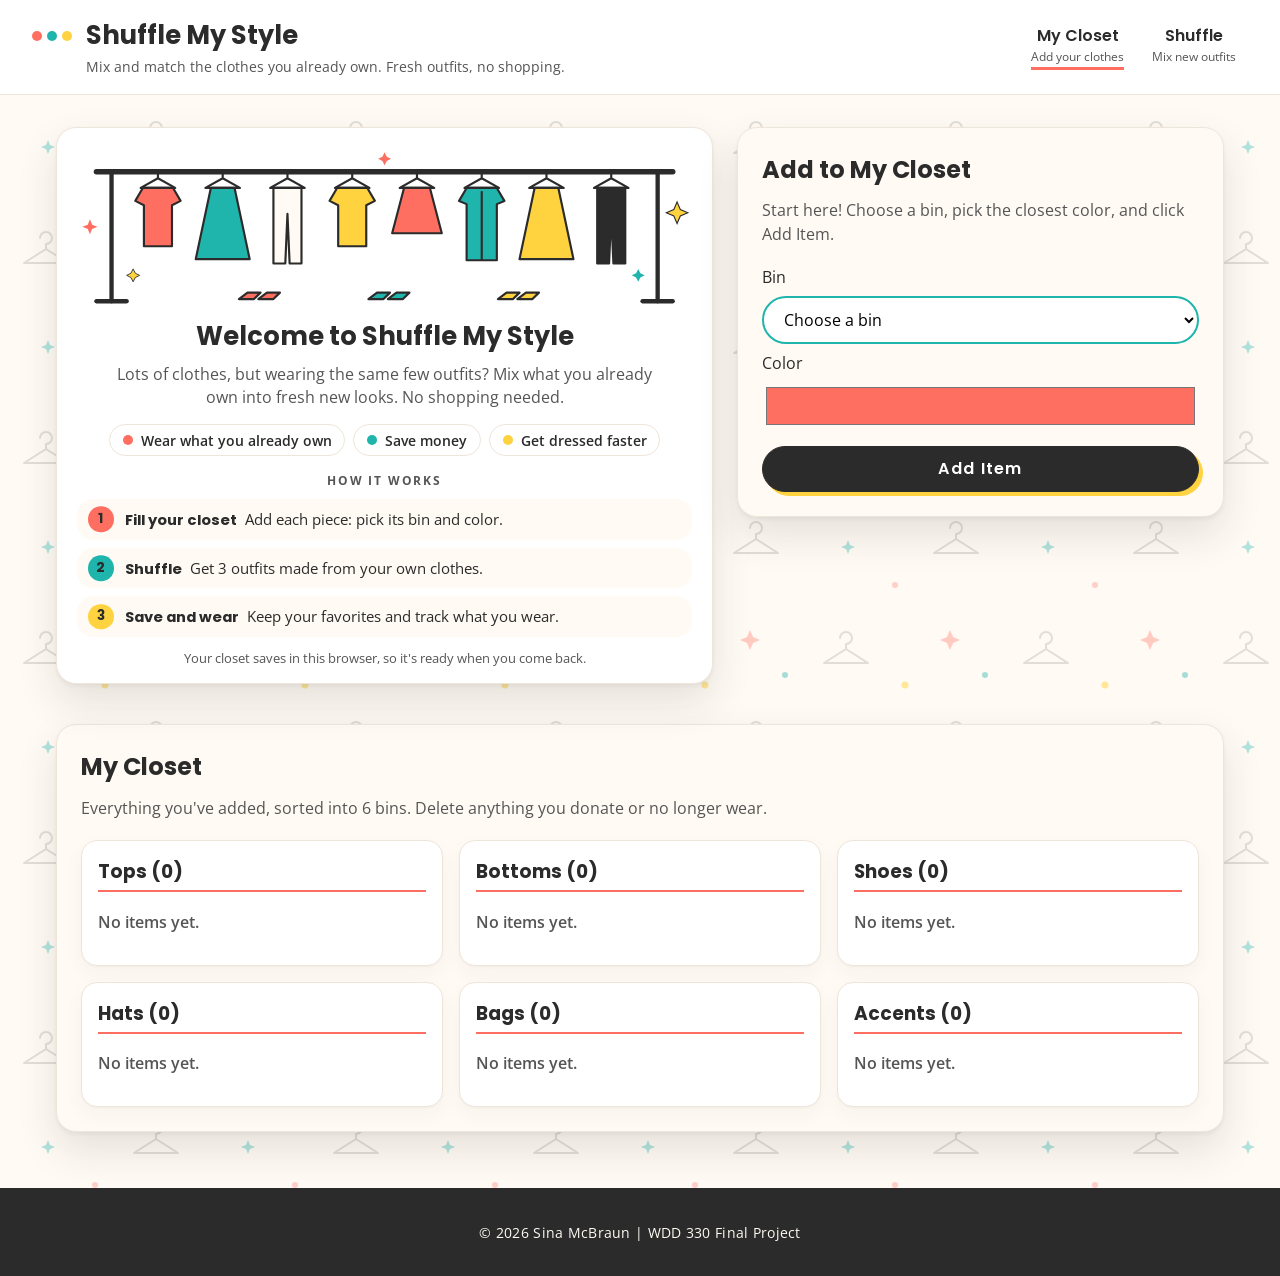
==== commit 286f3038: "Add welcome card, header tagline, menu hints, background pattern, and one-stop layout" ====
--- a/index.html
+++ b/index.html
@@ -29,6 +29,13 @@
     LEARNING GAP: The path is relative. "css/style.css" means "the css folder next to this file."
   -->
   <link rel="stylesheet" href="css/style.css">
+  <!--
+    PLAIN ENGLISH: The tiny icon on the browser tab: the app's 3 color dots (coral, turquoise, sunny).
+    LOGIC: The picture is a small SVG written right in the link (a "data URL"), so there's no image file to load.
+    WHY WE NEED IT: Without it, the browser asks for favicon.ico, gets a 404, and shows a red Console error.
+    LEARNING GAP: Inside a data URL, # must be written as %23, so #ff6f61 becomes %23ff6f61.
+  -->
+  <link rel="icon" href="data:image/svg+xml,%3Csvg xmlns=%27http://www.w3.org/2000/svg%27 viewBox=%270 0 48 48%27%3E%3Ccircle cx=%278%27 cy=%2724%27 r=%277%27 fill=%27%23ff6f61%27/%3E%3Ccircle cx=%2724%27 cy=%2724%27 r=%277%27 fill=%27%231fb5ad%27/%3E%3Ccircle cx=%2740%27 cy=%2724%27 r=%277%27 fill=%27%23ffd23f%27/%3E%3C/svg%3E">
 </head>
 <body>
 
@@ -39,22 +46,133 @@
     LEARNING GAP: shuffle.html gets built in Week 6. The link is ready ahead of time.
   -->
   <header>
-    <h1>Shuffle My Style</h1>
+    <!--
+      PLAIN ENGLISH: The app name plus a quick 2-sentence tagline that says what the app does.
+      LOGIC: The .brand box keeps the name and tagline together on the left (desktop) or centered (phone).
+      WHY WE NEED IT: The first words users see explain the app's purpose.
+      LEARNING GAP: Only the app name is the <h1>. The tagline is a regular paragraph.
+    -->
+    <div class="brand">
+      <h1>Shuffle My Style</h1>
+      <p class="tagline">Mix and match the clothes you already own. Fresh outfits, no shopping.</p>
+    </div>
+    <!--
+      PLAIN ENGLISH: The menu. Each link shows the page name and a tiny hint about what you do there.
+      LOGIC: Two <span>s inside each link: .nav-label (the name) and .nav-hint (the hint).
+      WHY WE NEED IT: Users know what each page is for before they click.
+      LEARNING GAP: aria-current="page" marks the page you're on, so it gets the coral underline.
+    -->
     <nav>
-      <a href="index.html" aria-current="page">My Closet</a>
-      <a href="shuffle.html">Shuffle</a>
+      <a href="index.html" aria-current="page"><span class="nav-label">My Closet</span><span class="nav-hint">Add your clothes</span></a>
+      <a href="shuffle.html"><span class="nav-label">Shuffle</span><span class="nav-hint">Mix new outfits</span></a>
     </nav>
   </header>
 
   <main>
     <!--
-      PLAIN ENGLISH: Where the add-item form goes (bin + color).
-      LOGIC: Empty for now. Filled in by the "Build item-card form" card.
-      WHY WE NEED IT: Sets up the page layout from the wireframe.
-      LEARNING GAP: id="add-item" gives JavaScript a name to find this spot.
-    -->
-        <section id="add-item">
+      PLAIN ENGLISH: The "start row": the welcome card and the add-item form side by side.
+      LOGIC: A <div class="start-row"> holds both sections. On wide screens, CSS grid puts them
+             in 2 columns. On phones, they stack (welcome on top, form right under it).
+      WHY WE NEED IT: A "one-stop shop" feel. Users read what to do AND see where to do it,
+             without scrolling up and down.
+      LEARNING GAP: The <div> is only for layout. It has no meaning of its own, so screen readers
+             still go straight to the 2 sections inside it.
+    -->
+    <div class="start-row">
+    <!--
+      PLAIN ENGLISH: A welcome card that tells new users what this app is, why it's worth using,
+             and how to use it in 3 steps.
+      LOGIC: A <section> with a clothing-rack drawing, a heading, one sentence about the app's purpose,
+             a "why it matters" list (<ul>), a "How it works" list of 3 steps (<ol>), and a note
+             about where the closet is saved.
+      WHY WE NEED IT: A brand-new user (or grader) lands here first. Without it, they wouldn't know
+             the app's purpose, or that they need to fill the closet before shuffling.
+      LEARNING GAP: <ol> (ordered list) is for steps that happen in order. <ul> is for points with
+             no order. Screen readers announce "list, 3 items," so everyone knows how many there are.
+             The note about "this browser" explains the localStorage cubby in everyday words.
+    -->
+    <section id="welcome" aria-labelledby="welcome-title">
+      <svg class="welcome-art" viewBox="0 0 570 150" aria-hidden="true" focusable="false">
+        <!-- the rack: a long bar with two stands and little feet -->
+        <line x1="18" y1="22" x2="552" y2="22" stroke="#2b2b2b" stroke-width="5" stroke-linecap="round"/>
+        <line x1="32" y1="22" x2="32" y2="142" stroke="#2b2b2b" stroke-width="4" stroke-linecap="round"/>
+        <line x1="538" y1="22" x2="538" y2="142" stroke="#2b2b2b" stroke-width="4" stroke-linecap="round"/>
+        <line x1="18" y1="142" x2="46" y2="142" stroke="#2b2b2b" stroke-width="4" stroke-linecap="round"/>
+        <line x1="524" y1="142" x2="552" y2="142" stroke="#2b2b2b" stroke-width="4" stroke-linecap="round"/>
+        <!-- 8 hangers with clothes in the app colors: tee, dress, pants, tee, skirt, jacket, dress, pants -->
+        <g stroke="#2b2b2b" stroke-width="2" stroke-linejoin="round">
+          <path d="M75 22 v6 l-16 9 h32 l-16 -9" fill="none"/>
+          <path d="M61 37 h28 l7 12 -8 4 v38 h-26 v-38 l-8 -4z" fill="#ff6f61"/>
+          <path d="M135 22 v6 l-16 9 h32 l-16 -9" fill="none"/>
+          <path d="M124 37 h22 l14 66 h-50z" fill="#1fb5ad"/>
+          <path d="M195 22 v6 l-16 9 h32 l-16 -9" fill="none"/>
+          <path d="M182 37 h26 v70 h-11 l-2 -46 -2 46 h-11z" fill="#fffaf3"/>
+          <path d="M255 22 v6 l-16 9 h32 l-16 -9" fill="none"/>
+          <path d="M241 37 h28 l7 12 -8 4 v38 h-26 v-38 l-8 -4z" fill="#ffd23f"/>
+          <path d="M315 22 v6 l-16 9 h32 l-16 -9" fill="none"/>
+          <path d="M303 37 h24 l11 42 h-46z" fill="#ff6f61"/>
+          <path d="M375 22 v6 l-16 9 h32 l-16 -9" fill="none"/>
+          <path d="M361 37 h28 l7 12 -7 3 v52 h-28 v-52 l-7 -3z" fill="#1fb5ad"/><line x1="375" y1="40" x2="375" y2="104"/>
+          <path d="M435 22 v6 l-16 9 h32 l-16 -9" fill="none"/>
+          <path d="M424 37 h22 l14 66 h-50z" fill="#ffd23f"/>
+          <path d="M495 22 v6 l-16 9 h32 l-16 -9" fill="none"/>
+          <path d="M482 37 h26 v70 h-11 l-2 -46 -2 46 h-11z" fill="#2b2b2b"/>
+          <!-- 3 pairs of shoes under the rack -->
+          <path d="M150 140 h14 l6 -6 h-12z M168 140 h14 l6 -6 h-12z" fill="#ff6f61"/>
+          <path d="M270 140 h14 l6 -6 h-12z M288 140 h14 l6 -6 h-12z" fill="#1fb5ad"/>
+          <path d="M390 140 h14 l6 -6 h-12z M408 140 h14 l6 -6 h-12z" fill="#ffd23f"/>
+        </g>
+        <!-- magic sparkles -->
+        <path d="M556 50 l3 7 7 3 -7 3 -3 7 -3 -7 -7 -3 7 -3z" fill="#ffd23f" stroke="#2b2b2b" stroke-width="1"/>
+        <path d="M12 66 l2 5 5 2 -5 2 -2 5 -2 -5 -5 -2 5 -2z" fill="#ff6f61"/>
+        <path d="M520 112 l2 4 4 2 -4 2 -2 4 -2 -4 -4 -2 4 -2z" fill="#1fb5ad"/>
+        <path d="M285 4 l2 4 4 2 -4 2 -2 4 -2 -4 -4 -2 4 -2z" fill="#ff6f61"/>
+        <path d="M52 112 l2 4 4 2 -4 2 -2 4 -2 -4 -4 -2 4 -2z" fill="#ffd23f" stroke="#2b2b2b" stroke-width="0.8"/>
+      </svg>
+      <h2 id="welcome-title">Welcome to Shuffle My Style</h2>
+      <p class="welcome-lead">
+        Lots of clothes, but wearing the same few outfits? Mix what you already own into
+        fresh new looks. No shopping needed.
+      </p>
+      <ul class="welcome-values">
+        <li>Wear what you already own</li>
+        <li>Save money</li>
+        <li>Get dressed faster</li>
+      </ul>
+      <h3 class="welcome-howto">How it works</h3>
+      <ol class="welcome-steps">
+        <li><span class="step-title">Fill your closet</span> Add each piece: pick its bin and color.</li>
+        <li><span class="step-title">Shuffle</span> Get 3 outfits made from your own clothes.</li>
+        <li><span class="step-title">Save and wear</span> Keep your favorites and track what you wear.</li>
+      </ol>
+      <p class="welcome-note">Your closet saves in this browser, so it's ready when you come back.</p>
+      <!--
+        PLAIN ENGLISH: A "jump" button that scrolls straight down to the add-item form (phones only).
+        LOGIC: href="#add-item" links to the section with id="add-item" on this same page.
+               CSS hides it on wide screens, where the form is already right next to the card.
+        WHY WE NEED IT: On phones the form sits below the welcome card. One tap gets users there.
+        LEARNING GAP: A link that starts with # goes to a spot on the SAME page, not a new page.
+               No JavaScript needed.
+      -->
+      <a class="jump-btn" href="#add-item">Start adding clothes &darr;</a>
+    </section>
+
+    <!--
+      PLAIN ENGLISH: The add-item form card (bin + color), right next to the welcome card.
+      LOGIC: On wide screens it's the right column of the start row. On phones it sits under the
+             welcome card, and the "Start adding clothes" button jumps here.
+      WHY WE NEED IT: Card "Build item-card form." It's the first thing users DO in the app.
+      LEARNING GAP: id="add-item" has 2 jobs: CSS styles it, and the jump link (#add-item) finds it.
+    -->
+    <section id="add-item">
       <h2>Add to My Closet</h2>
+      <!--
+        PLAIN ENGLISH: A one-line hint that tells users what this form is for.
+        LOGIC: A <p> with the class "section-hint" (styled in style.css).
+        WHY WE NEED IT: Users know exactly what to do here without guessing.
+        LEARNING GAP: Hints go right under the heading they explain, where the eye lands next.
+      -->
+      <p class="section-hint">Start here! Choose a bin, pick the closest color, and click Add Item.</p>
       <!--
         PLAIN ENGLISH: The quick form: pick a bin, pick a color, click Add.
         LOGIC: The dropdown options are filled in by JavaScript (fillBinOptions).
@@ -74,8 +192,8 @@
         <button type="submit">Add Item</button>
       </form>
     </section>
-
-    
+    </div>
+
     <!--
       PLAIN ENGLISH: Where the clothes show up, grouped into 6 bins.
       LOGIC: JavaScript will fill this area from saved data.
@@ -84,6 +202,7 @@
     -->
     <section id="closet">
       <h2>My Closet</h2>
+      <p class="section-hint">Everything you've added, sorted into 6 bins. Delete anything you donate or no longer wear.</p>
       <div id="closet-bins"></div>
     </section>
   </main>
--- a/css/style.css
+++ b/css/style.css
@@ -1468,4 +1468,555 @@
     .trail-sparkle {
         display: none;
     }
-}+}
+/* ==================== PAGE BACKGROUND PATTERN (BOTH PAGES) ==================== */
+
+/*
+  PLAIN ENGLISH: A soft background pattern of tiny hangers, sparkles, and dots, so the page isn't bare.
+  LOGIC: background-image uses a small SVG drawing (a "data URL") as a tile. The browser repeats the
+         tile across the whole page, like wallpaper. The cream color (--light) still shows underneath.
+         The hangers are 14% visible (stroke-opacity 0.14), so text on top stays easy to read.
+  WHY WE NEED IT: Makes the app feel finished and on-brand (closet hangers + magic sparkles) without
+         loading any image files.
+  LEARNING GAP: Background patterns must stay faint. A busy background lowers text contrast, which
+         fails accessibility. The white cards sit on top, so the main reading areas stay clean.
+*/
+body {
+    background-image: url("data:image/svg+xml,%3Csvg xmlns='http://www.w3.org/2000/svg' width='200' height='200' viewBox='0 0 200 200'%3E%3Cg fill='none' stroke='%232b2b2b' stroke-opacity='0.14' stroke-width='2' stroke-linecap='round' stroke-linejoin='round'%3E%3Cpath d='M40 38 a6 6 0 1 1 6 6 v5 l-22 14 h44 l-22 -14'/%3E%3Cpath d='M150 128 a6 6 0 1 1 6 6 v5 l-22 14 h44 l-22 -14'/%3E%3C/g%3E%3Cpath d='M150 30 l3 7 7 3 -7 3 -3 7 -3 -7 -7 -3 7 -3z' fill='%23ff6f61' fill-opacity='0.35'/%3E%3Cpath d='M48 140 l2 5 5 2 -5 2 -2 5 -2 -5 -5 -2 5 -2z' fill='%231fb5ad' fill-opacity='0.35'/%3E%3Ccircle cx='105' cy='85' r='3.5' fill='%23ffd23f' fill-opacity='0.5'/%3E%3Ccircle cx='185' cy='75' r='3' fill='%231fb5ad' fill-opacity='0.4'/%3E%3Ccircle cx='95' cy='185' r='3' fill='%23ff6f61' fill-opacity='0.3'/%3E%3C/svg%3E");
+    background-size: 200px 200px;
+}
+
+/* ==================== WELCOME CARD (CLOSET PAGE) ==================== */
+
+/*
+  PLAIN ENGLISH: The welcome card at the top of the closet page, styled like the Shuffle card.
+  LOGIC: White background, soft border, rounded corners, and a gentle shadow, the same recipe
+         as #shuffle-controls, so both pages feel like one app.
+  WHY WE NEED IT: Explains the app's purpose and the 3 steps before the user starts.
+  LEARNING GAP: Reusing the same card recipe keeps the design consistent. Consistency makes
+         an app feel professional and easier to learn.
+  WHERE THE DATA COMES FROM: The words are written right in index.html. Nothing is loaded.
+*/
+#welcome {
+    background-color: white;
+    border: 1px solid var(--border-soft);
+    border-radius: 1.25rem;
+    padding: 2rem 1.5rem;
+    text-align: center;
+    box-shadow: 0 1px 2px rgba(43, 43, 43, 0.04), 0 12px 32px rgba(43, 43, 43, 0.05);
+    margin: 1rem 0 2.5rem;
+}
+
+#welcome h2 {
+    margin-top: 0;
+    font-size: clamp(1.4rem, 3.5vw, 1.9rem);
+}
+
+.welcome-lead {
+    max-width: 34rem;
+    margin: 0 auto 1.75rem;
+    color: var(--muted);
+    font-size: 1.05rem;
+    line-height: 1.6;
+}
+
+/*
+  PLAIN ENGLISH: The 3 steps, each with a big round number in one of the app's 3 colors.
+  LOGIC: list-style: none hides the browser's plain "1. 2. 3." numbers. A CSS counter makes
+         our own numbers, and ::before draws each one inside a colored circle.
+         On phones the steps stack. On wider screens (700px and up), grid puts them side by side.
+  WHY WE NEED IT: Big, colorful step numbers are easy to scan, and they match the 3 logo dots.
+  LEARNING GAP: counter-reset starts the count at 0. counter-increment adds 1 for each <li>.
+         counter(step) prints the current number. The <ol> still tells screen readers "3 items."
+*/
+.welcome-steps {
+    list-style: none;
+    counter-reset: step;
+    margin: 0 auto 1.5rem;
+    padding: 0;
+    display: grid;
+    gap: 1.25rem;
+    max-width: 52rem;
+    text-align: left;
+}
+
+.welcome-steps li {
+    counter-increment: step;
+    position: relative;
+    padding: 1rem 1rem 1rem 3.75rem;
+    background-color: var(--light);
+    border-radius: 1rem;
+    line-height: 1.5;
+    color: var(--dark);
+}
+
+.welcome-steps li::before {
+    content: counter(step);
+    position: absolute;
+    left: 1rem;
+    top: 1rem;
+    width: 2rem;
+    height: 2rem;
+    border-radius: 50%;
+    display: flex;
+    align-items: center;
+    justify-content: center;
+    font-family: var(--heading-font);
+    font-weight: 700;
+    color: var(--dark);
+    background-color: var(--coral);
+}
+
+.welcome-steps li:nth-child(2)::before {
+    background-color: var(--turquoise);
+}
+
+.welcome-steps li:nth-child(3)::before {
+    background-color: var(--sunny);
+}
+
+/*
+  PLAIN ENGLISH: The bold mini-title at the start of each step, on its own line.
+  LOGIC: display: block puts the title above the description.
+  WHY WE NEED IT: Users can scan the 3 titles and get the idea in 3 seconds.
+  LEARNING GAP: A <span> is normally inline (stays on the same line). display: block changes that.
+*/
+.step-title {
+    display: block;
+    font-family: var(--heading-font);
+    font-weight: 700;
+    margin-bottom: 0.25rem;
+}
+
+/*
+  PLAIN ENGLISH: The small note about where the closet is saved.
+  LOGIC: Smaller, readable --muted gray text, the same color tested for contrast in Week 6.
+  WHY WE NEED IT: Explains localStorage in everyday words, so users aren't surprised when
+         another phone or computer shows an empty closet.
+  LEARNING GAP: Telling users how their data is stored builds trust.
+*/
+.welcome-note {
+    margin: 0;
+    font-size: 0.9rem;
+    color: var(--muted);
+}
+
+@media (min-width: 700px) {
+    .welcome-steps {
+        grid-template-columns: repeat(3, 1fr);
+    }
+}
+
+/*
+  PLAIN ENGLISH: The clothing-rack drawing at the top of the welcome card.
+  LOGIC: The SVG is written right in index.html. max-width lets it grow up to 560px wide on big screens,
+         width: 100% shrinks it to fit phones, and margin auto centers it.
+  WHY WE NEED IT: A picture tells users "this is about your closet" before they read a word.
+  LEARNING GAP: aria-hidden="true" on the SVG tells screen readers to skip it, because it's
+         decoration. The words in the card already explain everything.
+*/
+.welcome-art {
+    display: block;
+    width: 100%;
+    max-width: 560px;
+    height: auto;
+    margin: 0 auto 1rem;
+}
+
+/*
+  PLAIN ENGLISH: The "why it matters" row: 3 short value points with colored dots.
+  LOGIC: A list (<ul>) with no bullets. flex-wrap lets the 3 points sit in a row on wide screens
+         and wrap onto new lines on phones.
+  WHY WE NEED IT: Tells users the VALUE of the app (wear what you own, save money, dress faster),
+         not just what the buttons do.
+  LEARNING GAP: <ul> (unordered list) is used here because these points have no order, unlike the steps.
+*/
+.welcome-values {
+    list-style: none;
+    margin: 0 auto 2rem;
+    padding: 0;
+    display: flex;
+    flex-wrap: wrap;
+    justify-content: center;
+    gap: 0.75rem;
+}
+
+.welcome-values li {
+    display: flex;
+    align-items: center;
+    gap: 0.5rem;
+    padding: 0.5rem 1rem;
+    border: 1px solid var(--border-soft);
+    border-radius: 999px;
+    background-color: white;
+    font-weight: 600;
+    font-size: 0.95rem;
+}
+
+.welcome-values li::before {
+    content: "";
+    width: 10px;
+    height: 10px;
+    border-radius: 50%;
+    background-color: var(--coral);
+    flex-shrink: 0;
+}
+
+.welcome-values li:nth-child(2)::before {
+    background-color: var(--turquoise);
+}
+
+.welcome-values li:nth-child(3)::before {
+    background-color: var(--sunny);
+}
+
+/*
+  PLAIN ENGLISH: The small "How it works" heading above the 3 steps.
+  LOGIC: Same small, spaced-out capital letters as "ADD ACCESSORIES" on the Shuffle page.
+  WHY WE NEED IT: Separates the "why" (values) from the "how" (steps).
+  LEARNING GAP: It's an <h3> because it sits inside the welcome section's <h2>. Headings go in order.
+*/
+.welcome-howto {
+    margin: 0 0 1rem;
+    font-size: 0.85rem;
+    letter-spacing: 0.15em;
+    text-transform: uppercase;
+    color: var(--muted);
+}
+
+/*
+  PLAIN ENGLISH: A short helper sentence under "Add to My Closet" and "My Closet."
+  LOGIC: --muted gray text with a little space below, so it reads as a hint, not a heading.
+  WHY WE NEED IT: Tells users what they're looking at in each section.
+  LEARNING GAP: Short hints right where people need them work better than long instructions at the top.
+*/
+.section-hint {
+    margin: -0.5rem 0 1.25rem;
+    color: var(--muted);
+    line-height: 1.5;
+}
+
+/* ==================== HEADER TAGLINE + MENU HINTS (BOTH PAGES) ==================== */
+
+/*
+  PLAIN ENGLISH: Groups the app name and the 2-sentence tagline together on the left of the header.
+  LOGIC: The .brand box holds the <h1> and the tagline <p>. On phones everything is centered.
+         On wider screens (700px and up) the brand sits on the left and the menu on the right.
+  WHY WE NEED IT: The very first thing users read now tells them what the app does.
+  LEARNING GAP: The tagline is a <p>, not a heading. Only the app name is the page's main heading (<h1>).
+*/
+.brand {
+    text-align: center;
+}
+
+.tagline {
+    margin: 0 0 0.75rem;
+    font-size: 0.9rem;
+    line-height: 1.4;
+    color: var(--muted);
+}
+
+/*
+  PLAIN ENGLISH: Each menu link now has 2 lines: the page name, and a tiny hint about what you do there.
+  LOGIC: The link becomes a small column (flex-direction: column). The hint is smaller, gray,
+         and not bold, so the page name still stands out.
+  WHY WE NEED IT: Users know what each page is for before they click.
+  LEARNING GAP: The hint is INSIDE the link, so screen readers read it as part of the link's name,
+         like "My Closet, Add your clothes." That's helpful, not repetitive.
+*/
+nav a {
+    display: inline-flex;
+    flex-direction: column;
+    align-items: center;
+}
+
+.nav-hint {
+    font-family: var(--body-font);
+    font-weight: 400;
+    font-size: 0.75rem;
+    color: var(--muted);
+}
+
+@media (min-width: 700px) {
+    .brand {
+        text-align: left;
+    }
+
+    .brand h1 {
+        justify-content: flex-start;
+    }
+
+    /*
+      LOGIC: 54px = the dots (10px) + their space (44px), so the tagline lines up under
+             the words "Shuffle My Style," not under the dots.
+    */
+    .tagline {
+        margin: 0.15rem 0 0 54px;
+    }
+}
+
+/* ==================== CREAM CARDS FOR THE FORM AND CLOSET (CLOSET PAGE) ==================== */
+
+/*
+  PLAIN ENGLISH: Put "Add to My Closet" and "My Closet" on soft cream cards, so the background
+         pattern shows around the edges but never behind the words.
+  LOGIC: Each section gets a solid cream background (--light), a soft border, rounded corners,
+         and padding, the same card recipe as the welcome card. The 6 white bins still stand out
+         on the cream.
+  WHY WE NEED IT: The stronger pattern looks great, but text sitting on top of hangers and sparkles
+         is hard to read. A solid card behind the text keeps it clear.
+  LEARNING GAP: This is the "readable text" rule from Week 6. Decoration goes AROUND content,
+         never behind it.
+*/
+#add-item,
+#closet {
+    background-color: var(--light);
+    border: 1px solid var(--border-soft);
+    border-radius: 1.25rem;
+    padding: 1.5rem;
+    margin-bottom: 2.5rem;
+    box-shadow: 0 1px 2px rgba(43, 43, 43, 0.04), 0 12px 32px rgba(43, 43, 43, 0.05);
+}
+
+#add-item h2,
+#closet h2 {
+    margin-top: 0;
+}
+
+/* ==================== CREAM CARDS FOR OUTFITS AND SAVED OUTFITS (SHUFFLE PAGE) ==================== */
+
+/*
+  PLAIN ENGLISH: Put "Your Outfits" and "Saved Outfits" on the same soft cream cards as the closet page.
+  LOGIC: The same card recipe as #add-item and #closet: cream background, soft border, rounded
+         corners, padding, and a gentle shadow. The white outfit cards still stand out on the cream.
+  WHY WE NEED IT: Keeps the background pattern from showing behind the section headings, so they
+         stay easy to read. Both pages now match.
+  LEARNING GAP: Decoration goes AROUND content, never behind it. Matching cards on both pages
+         make the app feel like one finished product.
+*/
+#outfits,
+#favorites {
+    background-color: var(--light);
+    border: 1px solid var(--border-soft);
+    border-radius: 1.25rem;
+    padding: 1.5rem;
+    margin-bottom: 2.5rem;
+    box-shadow: 0 1px 2px rgba(43, 43, 43, 0.04), 0 12px 32px rgba(43, 43, 43, 0.05);
+}
+
+#outfits h2,
+#favorites h2 {
+    margin-top: 0;
+}
+
+/* ==================== ONE-STOP START ROW (CLOSET PAGE) ==================== */
+
+/*
+  PLAIN ENGLISH: Make the welcome card compact and put it side by side with the add-item form,
+         so users see what to do AND where to do it, without scrolling.
+  LOGIC: .start-row is a CSS grid. On phones it's 1 column (stacked). From 900px wide and up,
+         it becomes 2 columns: the welcome card (a bit wider) on the left, the form on the right.
+         align-items: start keeps each card only as tall as it needs.
+         The rules below also shrink the welcome card's spacing, rack, and steps.
+  WHY WE NEED IT: A "one-stop shop" feel. The Add Item button is visible as soon as the page
+         opens, so users can start right away. Less scrolling keeps people engaged.
+  LEARNING GAP: These rules come LAST in the file on purpose. When two rules are equally strong,
+         the later one wins, so these compact sizes replace the bigger ones from earlier.
+         "Above the fold" means what users see before scrolling. The main action belongs there.
+*/
+.start-row {
+    display: grid;
+    gap: 1.5rem;
+    align-items: start;
+    margin: 1rem 0 2.5rem;
+}
+
+.start-row #welcome,
+.start-row #add-item {
+    margin: 0;
+}
+
+#welcome {
+    padding: 1.25rem 1.25rem 1rem;
+}
+
+.welcome-art {
+    max-width: 380px;
+    margin-bottom: 0.5rem;
+}
+
+#welcome h2 {
+    margin-bottom: 0.4rem;
+    font-size: clamp(1.3rem, 2.6vw, 1.6rem);
+}
+
+.welcome-lead {
+    margin-bottom: 0.9rem;
+    font-size: 0.98rem;
+    line-height: 1.5;
+}
+
+.welcome-values {
+    margin-bottom: 1rem;
+    gap: 0.5rem;
+}
+
+.welcome-values li {
+    padding: 0.35rem 0.8rem;
+    font-size: 0.85rem;
+}
+
+.welcome-howto {
+    margin-bottom: 0.6rem;
+    font-size: 0.75rem;
+}
+
+/*
+  PLAIN ENGLISH: The 3 steps become a short, tidy list: one line each, stacked.
+  LOGIC: grid-template-columns: 1fr keeps them in 1 column (this replaces the 3-column rule
+         from earlier). Smaller padding and number circles make each step one compact row.
+  WHY WE NEED IT: The steps take up much less height, so the whole card fits on screen.
+  LEARNING GAP: display: inline (instead of block) puts the bold step title on the SAME line
+         as its description, which saves a whole line per step.
+*/
+.welcome-steps {
+    grid-template-columns: 1fr;
+    gap: 0.5rem;
+    margin-bottom: 0.75rem;
+}
+
+.welcome-steps li {
+    padding: 0.55rem 0.75rem 0.55rem 3rem;
+    font-size: 0.92rem;
+}
+
+.welcome-steps li::before {
+    left: 0.7rem;
+    top: 50%;
+    transform: translateY(-50%);
+    width: 1.6rem;
+    height: 1.6rem;
+    font-size: 0.85rem;
+}
+
+.step-title {
+    display: inline;
+    margin: 0 0.25rem 0 0;
+}
+
+.welcome-note {
+    font-size: 0.82rem;
+}
+
+@media (min-width: 700px) {
+    .welcome-steps {
+        grid-template-columns: 1fr;
+    }
+}
+
+@media (min-width: 900px) {
+    .start-row {
+        grid-template-columns: 1.35fr 1fr;
+    }
+
+    /*
+      LOGIC: position: sticky keeps the form in view while the welcome card scrolls, on tall pages.
+             top: 1rem is how far from the top of the window it stops.
+    */
+    .start-row #add-item {
+        position: sticky;
+        top: 1rem;
+    }
+
+    .start-row #item-form {
+        max-width: none;
+    }
+}
+
+/*
+  PLAIN ENGLISH: The phone-only "Start adding clothes" button, styled like the Add Item button.
+  LOGIC: Charcoal pill with the sunny offset shadow from the app's button style. From 900px up,
+         display: none hides it, because the form is already beside the welcome card.
+         scroll-behavior: smooth makes the jump glide instead of snapping.
+  WHY WE NEED IT: A clear, tappable next step on phones, so users don't have to hunt for the form.
+  LEARNING GAP: scroll-margin-top leaves a little space above the form after the jump, so its
+         heading isn't stuck against the top edge of the screen.
+*/
+html {
+    scroll-behavior: smooth;
+}
+
+#add-item {
+    scroll-margin-top: 1rem;
+}
+
+.jump-btn {
+    display: inline-block;
+    margin-top: 0.9rem;
+    padding: 0.7rem 1.5rem;
+    border-radius: 999px;
+    background-color: var(--dark);
+    color: white;
+    font-family: var(--heading-font);
+    font-weight: 600;
+    text-decoration: none;
+    box-shadow: 4px 4px 0 var(--sunny);
+}
+
+.jump-btn:focus-visible {
+    outline: 2px solid var(--turquoise);
+    outline-offset: 3px;
+}
+
+@media (min-width: 900px) {
+    .jump-btn {
+        display: none;
+    }
+}
+
+@media (prefers-reduced-motion: reduce) {
+    html {
+        scroll-behavior: auto;
+    }
+}
+
+/* ==================== WIDER LAYOUT + DEPTH (BOTH PAGES) ==================== */
+
+/*
+  PLAIN ENGLISH: On big screens, let the page grow wider (up to 1200px) and make the rack fill
+         the welcome card, so there's less empty space on the sides.
+  LOGIC: main's max-width goes from 960px to 1200px. On screens 900px and wider, the rack drawing
+         can stretch to the full width of its card (max-width: 100%).
+  WHY WE NEED IT: Uses the open space on large monitors, so the app feels full and confident.
+  LEARNING GAP: max-width is a LIMIT, not a set size. On a small laptop the page is still only as
+         wide as the window, so nothing breaks. It only grows when there's room.
+*/
+main {
+    max-width: 1200px;
+}
+
+@media (min-width: 900px) {
+    .start-row .welcome-art {
+        max-width: 100%;
+    }
+}
+
+/*
+  PLAIN ENGLISH: Give every card a deeper, softer shadow, so the cards seem to float above the page.
+  LOGIC: Two shadows stacked together: a small, close one (a crisp edge) and a big, blurry one
+         further down (a soft glow). Using 2 layers looks more natural than 1 dark shadow.
+  WHY WE NEED IT: Adds depth, so the eye goes straight to the cards and their buttons, not
+         the background.
+  LEARNING GAP: box-shadow values are: sideways, down, blur, color. rgba(43, 43, 43, 0.12) is the
+         charcoal color at 12% strength. Real shadows are soft and see-through, never solid black.
+*/
+#welcome,
+#add-item,
+#closet,
+#shuffle-controls,
+#outfits,
+#favorites {
+    box-shadow:
+        0 2px 4px rgba(43, 43, 43, 0.06),
+        0 18px 40px rgba(43, 43, 43, 0.12);
+}
